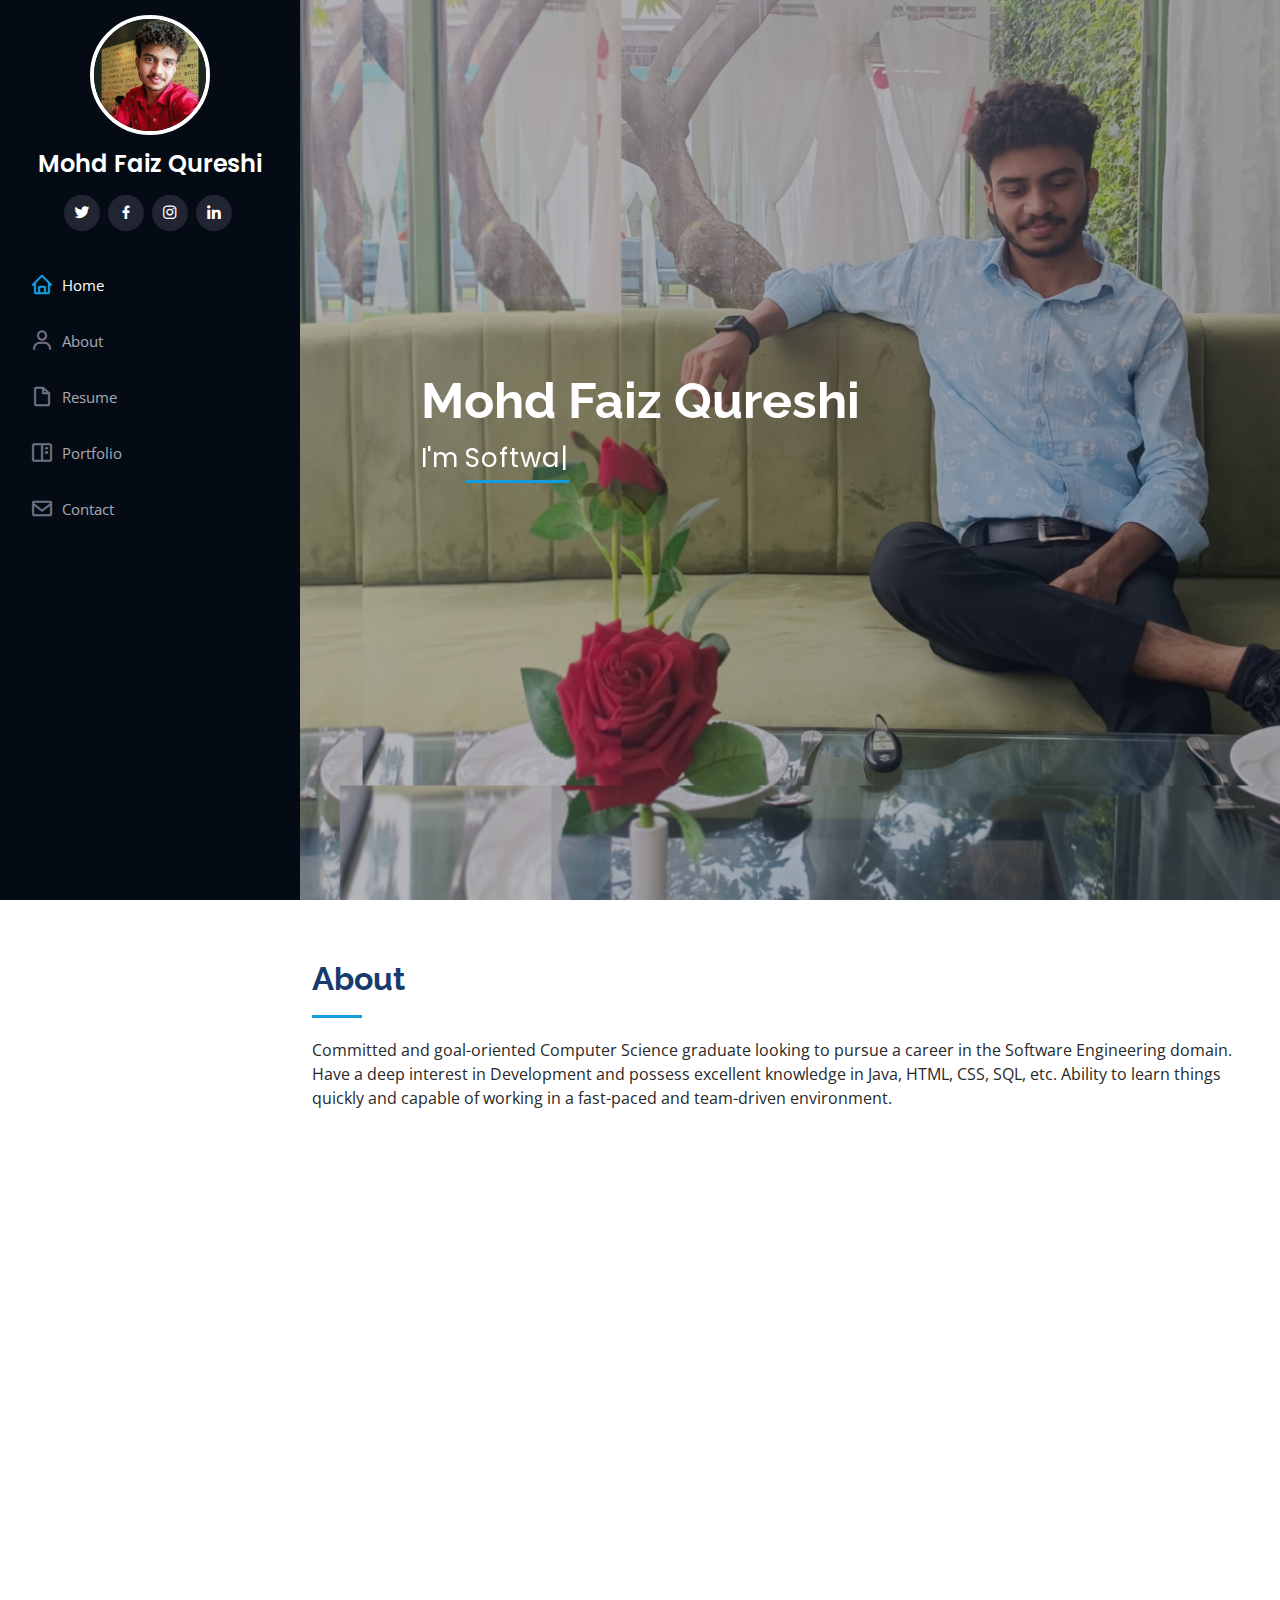
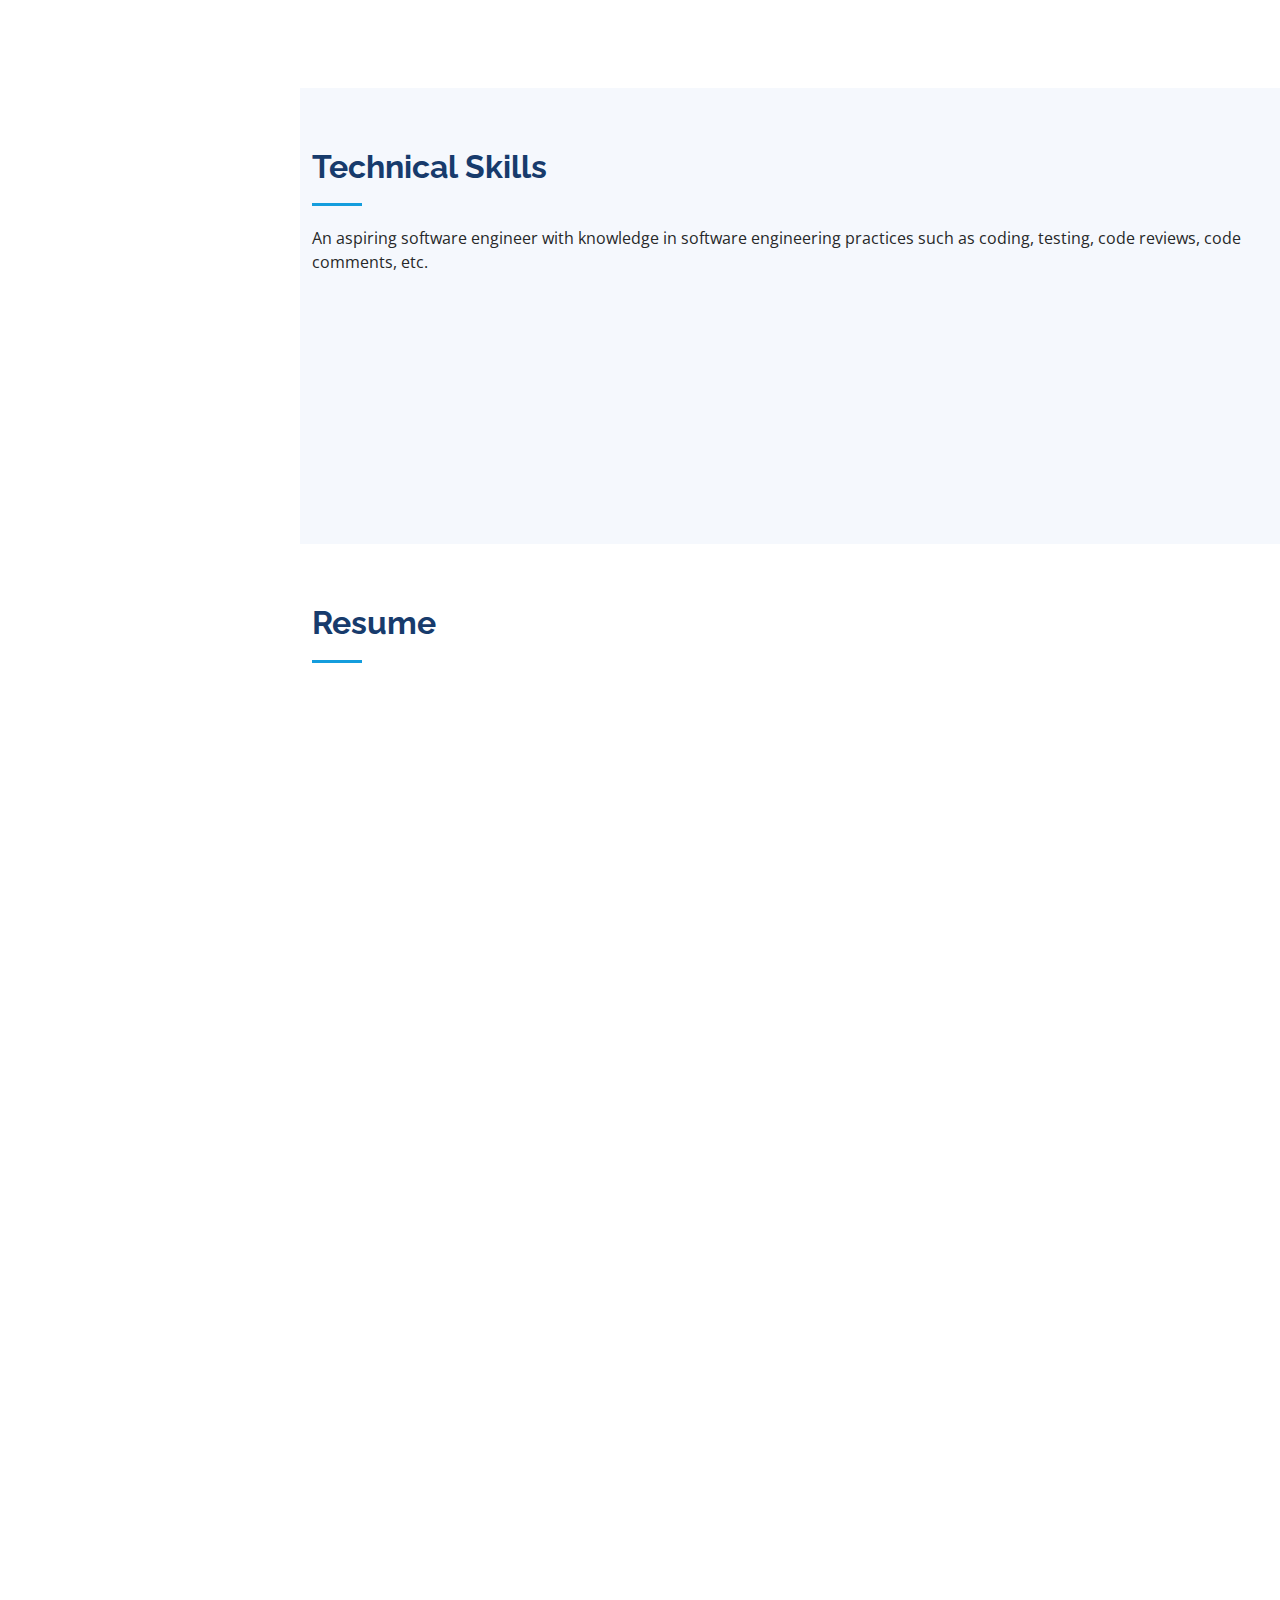
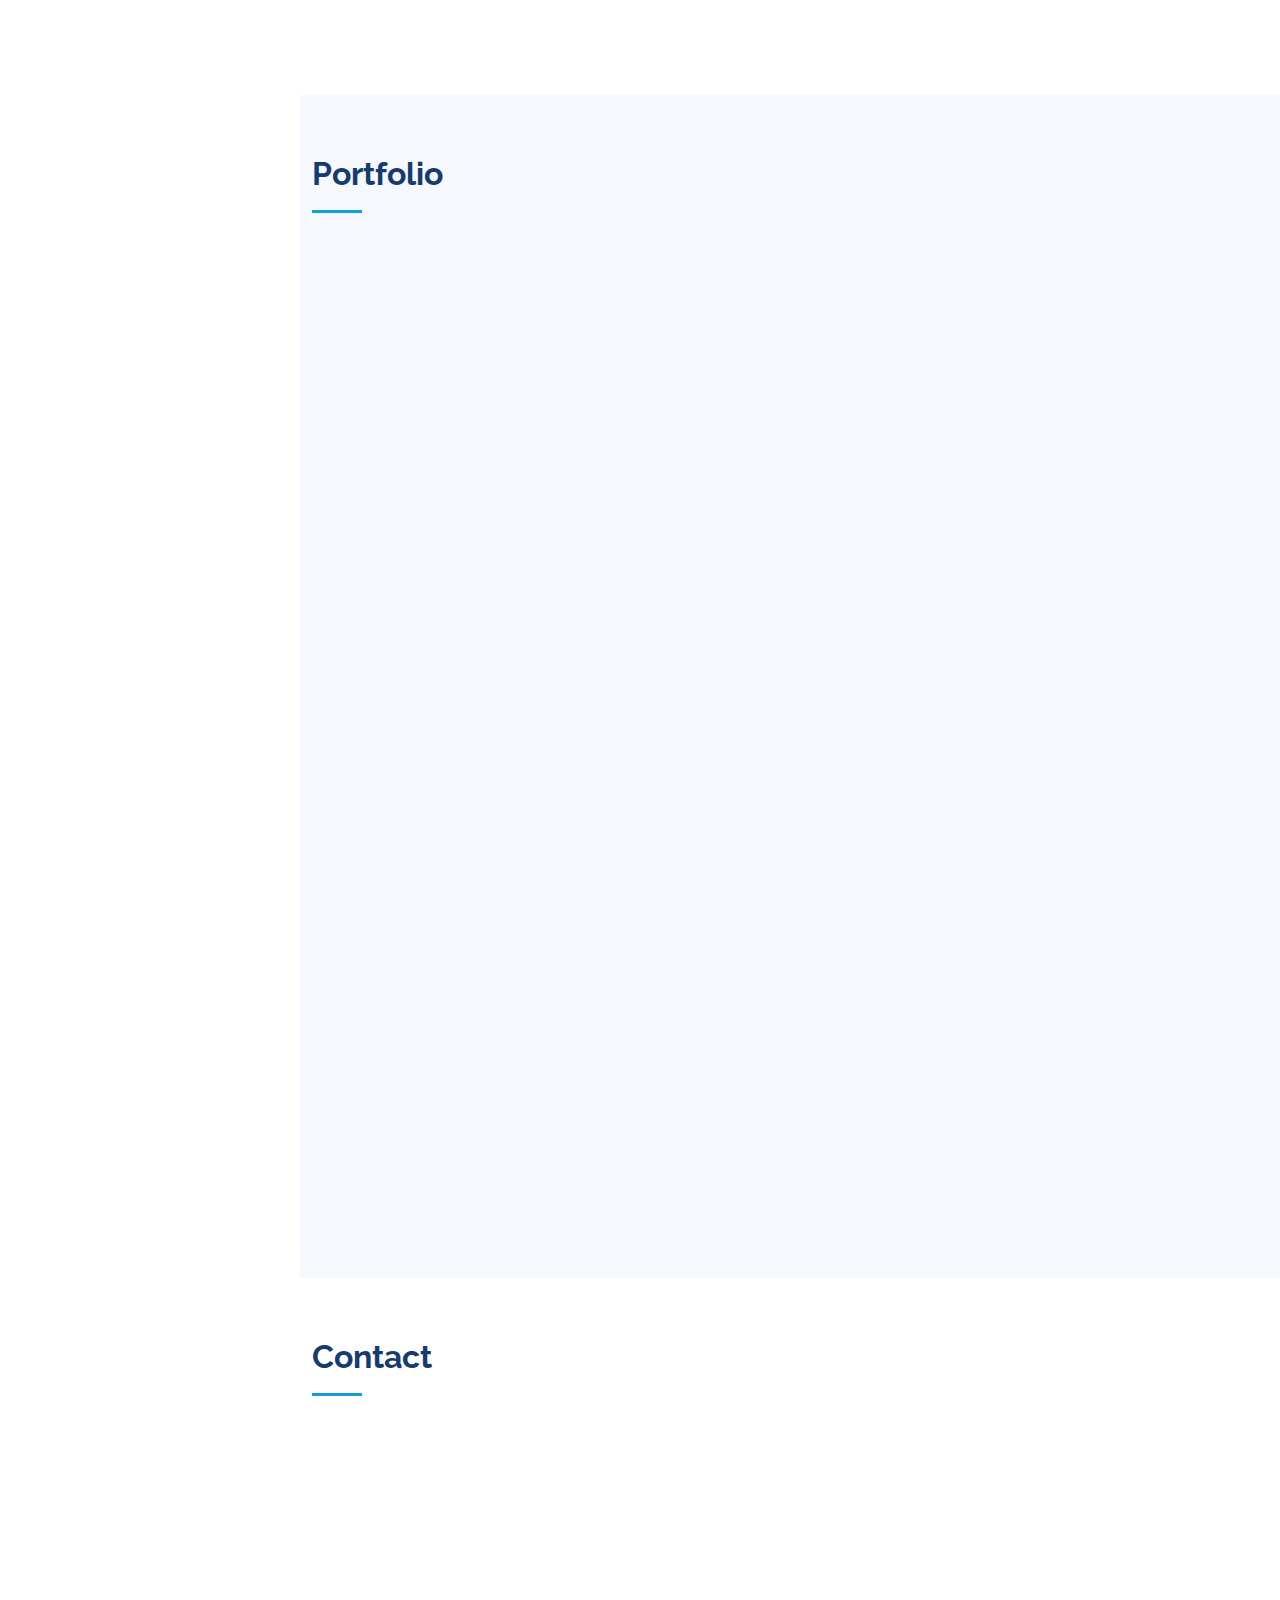
==== iPortfolio/index.html @ 0b6ff049 "Added work experience" ====
<!DOCTYPE html>
<html lang="en">

<head>
  <meta charset="utf-8">
  <meta content="width=device-width, initial-scale=1.0" name="viewport">

  <title>Mohd Faiz Qureshi</title>
  <meta content="" name="description">
  <meta content="" name="keywords">

  <!-- Favicons -->
  <link href="assets/img/fav.png" rel="icon">
  <link href="assets/img/apple-touch-icon.png" rel="apple-touch-icon">

  <!-- Google Fonts -->
  <link href="https://fonts.googleapis.com/css?family=Open+Sans:300,300i,400,400i,600,600i,700,700i|Raleway:300,300i,400,400i,500,500i,600,600i,700,700i|Poppins:300,300i,400,400i,500,500i,600,600i,700,700i" rel="stylesheet">

  <!-- Vendor CSS Files -->
  <link href="assets/vendor/aos/aos.css" rel="stylesheet">
  <link href="assets/vendor/bootstrap/css/bootstrap.min.css" rel="stylesheet">
  <link href="assets/vendor/bootstrap-icons/bootstrap-icons.css" rel="stylesheet">
  <link href="assets/vendor/boxicons/css/boxicons.min.css" rel="stylesheet">
  <link href="assets/vendor/glightbox/css/glightbox.min.css" rel="stylesheet">
  <link href="assets/vendor/swiper/swiper-bundle.min.css" rel="stylesheet">

  <!-- Template Main CSS File -->
  <link href="assets/css/style.css" rel="stylesheet">

</head>

<body>

  <!-- ======= Mobile nav toggle button ======= -->
  <i class="bi bi-list mobile-nav-toggle d-xl-none"></i>

  <!-- ======= Header ======= -->
  <header id="header">
    <div class="d-flex flex-column">

      <div class="profile">
        <img src="assets/img/profile-faiz.jpg" alt="" class="img-fluid rounded-circle">
        <h1 class="text-light"><a href="index.html">Mohd Faiz Qureshi</a></h1>
        <div class="social-links mt-3 text-center">
          <a href=" https://twitter.com/Faiz_qrsh?t=Ec7WNIeeqIvhPFKIOOt-Nw&s=08" class="twitter"><i class="bx bxl-twitter"></i></a>
          <a href="https://www.facebook.com/faiz.qureshi.146069?mibextid=ZbWKwL" class="facebook"><i class="bx bxl-facebook"></i></a>
          <a href="https://instagram.com/faiz.qrsh?igshid=ZDdkNTZiNTM=" class="instagram"><i class="bx bxl-instagram"></i></a>
          <a href="https://www.linkedin.com/in/mohd-faiz-qureshi-b4858621b" class="linkedin"><i class="bx bxl-linkedin"></i></a>
        </div>
      </div>

      <nav id="navbar" class="nav-menu navbar">
        <ul>
          <li><a href="#hero" class="nav-link scrollto active"><i class="bx bx-home"></i> <span>Home</span></a></li>
          <li><a href="#about" class="nav-link scrollto"><i class="bx bx-user"></i> <span>About</span></a></li>
          <li><a href="#resume" class="nav-link scrollto"><i class="bx bx-file-blank"></i> <span>Resume</span></a></li>
          <li><a href="#portfolio" class="nav-link scrollto"><i class="bx bx-book-content"></i> <span>Portfolio</span></a></li>
          <li><a href="#contact" class="nav-link scrollto"><i class="bx bx-envelope"></i> <span>Contact</span></a></li>
        </ul>
      </nav><!-- .nav-menu -->
    </div>
  </header><!-- End Header -->

  <!-- ======= Hero Section ======= -->
  <section id="hero" class="d-flex flex-column justify-content-center align-items-center">
    <div class="hero-container" data-aos="fade-in">
      <h1>Mohd Faiz Qureshi</h1>
      <p>I'm <span class="typed" data-typed-items="Software Engineer, Web Developer, Android App Developer, Java Expert"></span></p>
    </div>
  </section><!-- End Hero -->

  <main id="main">

    <!-- ======= About Section ======= -->
    <section id="about" class="about">
      <div class="container">

        <div class="section-title">
          <h2>About</h2>
          <p>Committed and goal-oriented Computer Science graduate looking to pursue a career in the Software Engineering domain. Have a deep interest in Development and possess excellent knowledge in Java, HTML, CSS, SQL, etc. Ability to learn things quickly and capable of working in a fast-paced and team-driven environment.</p>
        </div>

        <div class="row">
          <div class="col-lg-4" data-aos="fade-right">
            <img src="assets/img/about-faiz.jpg" class="img-fluid" alt="">
          </div>
          <div class="col-lg-8 pt-4 pt-lg-0 content" data-aos="fade-left">
            <h3>Software Engineer</h3>
            <p class="fst-italic"></p>
            <div class="row">
              <div class="col-lg-6">
                <ul>
                  <li><i class="bi bi-chevron-right"></i> <strong>Birthday:</strong> <span>15 September 2002</span></li>
                  <li><i class="bi bi-chevron-right"></i> <strong>City:</strong> <span>Bareilly, India-243005</span></li>
                  <li><i class="bi bi-chevron-right"></i> <strong>Email:</strong> <span>mohammadfaiz9760@gmail.com</span></li>
                  <li><i class="bi bi-chevron-right"></i> <strong>Age:</strong> <span>20</span></li>
                  <li><i class="bi bi-chevron-right"></i> <strong>Phone:</strong> <span>+91-8954836999</span></li>
                  <li><i class="bi bi-chevron-right"></i> <strong>Degree:</strong> <span>Bachelor of Technology</span></li>
                
                </ul>
              </div>
              <div class="col-lg-6">
                <ul>
                  </ul>
              </div>
            </div>
            <p>Strong ability to communicate with clients and ability to express ideas clearly and concisely. Memeber of <a href="https://www.srms.ac.in">Shri Ram Murti Smarak College of Engineering and Technology</a> App Development Cell and currently working on College's Grievance Andoid App.</p>
          </div>
        </div>

      </div>
    </section><!-- End About Section -->

    <!-- ======= Skills Section ======= -->
    <section id="skills" class="skills section-bg">
      <div class="container">

        <div class="section-title">
          <h2>Technical Skills</h2>
          <p>An aspiring software engineer with knowledge in software engineering practices such as coding, testing, code reviews, code comments, etc.</p>
        </div>

        <div class="row skills-content">

          <div class="col-lg-6" data-aos="fade-up">

            <div class="progress">
              <span class="skill">JAVA <i class="val">100%</i></span>
              <div class="progress-bar-wrap">
                <div class="progress-bar" role="progressbar" aria-valuenow="100" aria-valuemin="0" aria-valuemax="100"></div>
              </div>
            </div>

            <div class="progress">
              <span class="skill">HTML, CSS, BOOTSTRAP, JS <i class="val">90%</i></span>
              <div class="progress-bar-wrap">
                <div class="progress-bar" role="progressbar" aria-valuenow="90" aria-valuemin="0" aria-valuemax="100"></div>
              </div>
            </div>

            <div class="progress">
              <span class="skill">NODEJS, MONGODB <i class="val">65%</i></span>
              <div class="progress-bar-wrap">
                <div class="progress-bar" role="progressbar" aria-valuenow="65" aria-valuemin="0" aria-valuemax="100"></div>
              </div>
            </div>

          </div>

          <div class="col-lg-6" data-aos="fade-up" data-aos-delay="100">

            <div class="progress">
              <span class="skill">PYTHON <i class="val">90%</i></span>
              <div class="progress-bar-wrap">
                <div class="progress-bar" role="progressbar" aria-valuenow="90" aria-valuemin="0" aria-valuemax="100"></div>
              </div>
            </div>

            <div class="progress">
              <span class="skill">XML, FIREBASE, SQLITE <i class="val">80%</i></span>
              <div class="progress-bar-wrap">
                <div class="progress-bar" role="progressbar" aria-valuenow="80" aria-valuemin="0" aria-valuemax="100"></div>
              </div>
            </div>

            <div class="progress">
              <span class="skill">SDLC <i class="val">70%</i></span>
              <div class="progress-bar-wrap">
                <div class="progress-bar" role="progressbar" aria-valuenow="70" aria-valuemin="0" aria-valuemax="100"></div>
              </div>
            </div>

          </div>

        </div>

      </div>
    </section><!-- End Skills Section -->

    <!-- ======= Resume Section ======= -->
    <section id="resume" class="resume">
      <div class="container">

        <div class="section-title">
          <h2>Resume</h2>
          </div>

        <div class="row">
          <div class="col-lg-6" data-aos="fade-up">
            <h3 class="resume-title">Sumary</h3>
            <div class="resume-item pb-0">
              <h4>Mohd Faiz Qureshi</h4>
              <p><em>Committed and goal-oriented Computer Science graduate looking to pursue a career in the Software Engineering domain. Have a deep interest in Development and Strong ability to execute full SDLC (Software Development Life Cycle).</em></p>
              <ul>
                <li>Bareilly, India-243005</li>
                <li>+91-8954836999</li>
                <li>mohammadfaiz9760@gmail.com</li>
              </ul>
            </div>

            <h3 class="resume-title">Education</h3>
            <div class="resume-item">
              <h4>B.Tech (Computer Science)</h4>
              <h5>Nov 2020 - Present</h5>
              <p><em>Shri Ram Murti Smarak College Of Engineering and technology, Bareilly.</em></p>
              <p>First Year: 80.78%</p> 
              <p>Second Year: 74.64%</p>  
            </div>
            <div class="resume-item">
              <h4>Intermediate</h4>
              <h5>2019 - 2020</h5>
              <p><em>Girish Prasad Memorial College, Bareilly.</em></p>
              <p>Aggregate: 81.40%</p>  
            </div>
            <div class="resume-item">
              <h4>High School</h4>
              <h5>2017 - 2018</h5>
              <p><em>Girish Prasad Memorial College, Bareilly. </em></p>
              <p>Aggregate: 72.60%</p>
            </div>
          </div>
          <div class="col-lg-6" data-aos="fade-up" data-aos-delay="100"><br>
            <h3 class="resume-title">Work Experience</h3>
            <div class="resume-item">
              <h4>Android Developer</h4>
              <h5>June 2023 - Present</h5>
              <p><em>CodeClause - <a href="#">Internship</a></em></p>
              <p>Learned about FFmpeg library and developed an app for Extract Audio from Video</p>
              <p>Worked on various other projects and this allowed me to develop a deep understanding of the language and its applications.</p>
              
            </div>
            <div class="resume-item">
              <h4>Mobile Application Developer</h4>
              <h5>May 2023 - June 2023</h5>
              <p><em>The Sparks Foundation - <a href="https://links-truecertificates.s3.ap-south-1.amazonaws.com/published/2023-54-26/GS6HG89QKQ.png">Internship</a></em></p>
              <p>Developed the Basic Banking App that functions to perform transactions between users.</p>
              <p>Leveraging the database management concepts I learned during my 3rd year of college, I successfully built a functional database for the same.
              </p>
            </div>
          </div>
        </div>

      </div>
    </section><!-- End Resume Section -->

    <!-- ======= Portfolio Section ======= -->
    <section id="portfolio" class="portfolio section-bg">
      <div class="container">

        <div class="section-title">
          <h2>Portfolio</h2>
          </div>

        <div class="row" data-aos="fade-up">
          <div class="col-lg-12 d-flex justify-content-center">
            <ul id="portfolio-flters">
              <li data-filter="*" class="filter-active">All</li>
              <li data-filter=".filter-app">App</li>
              <li data-filter=".filter-web">Web</li>
            </ul>
          </div>
        </div>

        <div class="row portfolio-container" data-aos="fade-up" data-aos-delay="100">

          <div class="col-lg-4 col-md-6 portfolio-item filter-app">
            <div class="portfolio-wrap">
              <img src="assets/img/portfolio/portfolio-1.png" class="img-fluid" alt="">
              <div class="portfolio-links">
                <a href="assets/img/portfolio/portfolio-1.jpg" data-gallery="portfolioGallery" class="portfolio-lightbox" title="Notes App"><i class="bx bx-plus"></i></a>
                <a href="portfolio-details.html" title="More Details"><i class="bx bx-link"></i></a>
              </div>
            </div>
          </div>

          <div class="col-lg-4 col-md-6 portfolio-item filter-web">
            <div class="portfolio-wrap">
              <img src="assets/img/portfolio/portfolio-2.jpg" class="img-fluid" alt="">
              <div class="portfolio-links">
                <a href="assets/img/portfolio/portfolio-2.jpg" data-gallery="portfolioGallery" class="portfolio-lightbox" title="Simon game"><i class="bx bx-plus"></i></a>
                <a href="portfolio-details.html" title="More Details"><i class="bx bx-link"></i></a>
              </div>
            </div>
          </div>

          <div class="col-lg-4 col-md-6 portfolio-item filter-app">
            <div class="portfolio-wrap">
              <img src="assets/img/portfolio/portfolio-3.png" class="img-fluid" alt="">
              <div class="portfolio-links">
                <a href="assets/img/portfolio/portfolio-3.png" data-gallery="portfolioGallery" class="portfolio-lightbox" title="SRMS Grievance App"><i class="bx bx-plus"></i></a>
                <a href="portfolio-details.html" title="More Details"><i class="bx bx-link"></i></a>
              </div>
            </div>
          </div>

          <div class="col-lg-4 col-md-6 portfolio-item filter-web">
            <div class="portfolio-wrap">
              <img src="assets/img/portfolio/portfolio-4.png" class="img-fluid" alt="">
              <div class="portfolio-links">
                <a href="assets/img/portfolio/portfolio-4.png" data-gallery="portfolioGallery" class="portfolio-lightbox" title="Voice recognition"><i class="bx bx-plus"></i></a>
                <a href="portfolio-details.html" title="More Details"><i class="bx bx-link"></i></a>
              </div>
            </div>
          </div>

          <div class="col-lg-4 col-md-6 portfolio-item filter-app">
            <div class="portfolio-wrap">
              <img src="assets/img/portfolio/portfolio-5.png" class="img-fluid" alt="">
              <div class="portfolio-links">
                <a href="assets/img/portfolio/portfolio-5.png" data-gallery="portfolioGallery" class="portfolio-lightbox" title="Whatsapp Clone"><i class="bx bx-plus"></i></a>
                <a href="portfolio-details.html" title="More Details"><i class="bx bx-link"></i></a>
              </div>
            </div>
          </div>

          <div class="col-lg-4 col-md-6 portfolio-item filter-app">
            <div class="portfolio-wrap">
              <img src="assets/img/portfolio/portfolio-6.jpg" class="img-fluid" alt="">
              <div class="portfolio-links">
                <a href="assets/img/portfolio/portfolio-6.jpg" data-gallery="portfolioGallery" class="portfolio-lightbox" title="ChatBot"><i class="bx bx-plus"></i></a>
                <a href="portfolio-details.html" title="More Details"><i class="bx bx-link"></i></a>
              </div>
            </div>
          </div>

          <div class="col-lg-4 col-md-6 portfolio-item filter-app">
            <div class="portfolio-wrap">
              <img src="assets/img/portfolio/portfolio-7.jpg" class="img-fluid" alt="">
              <div class="portfolio-links">
                <a href="assets/img/portfolio/portfolio-7.jpg" data-gallery="portfolioGallery" class="portfolio-lightbox" title="Basic Banking App"><i class="bx bx-plus"></i></a>
                <a href="portfolio-details.html" title="More Details"><i class="bx bx-link"></i></a>
              </div>
            </div>
          </div>

          <div class="col-lg-4 col-md-6 portfolio-item filter-app">
            <div class="portfolio-wrap">
              <img src="assets/img/portfolio/portfolio-8.png" class="img-fluid" alt="">
              <div class="portfolio-links">
                <a href="assets/img/portfolio/portfolio-8.png" data-gallery="portfolioGallery" class="portfolio-lightbox" title="Calculator App"><i class="bx bx-plus"></i></a>
                <a href="portfolio-details.html" title="More Details"><i class="bx bx-link"></i></a>
              </div>
            </div>
          </div>

          <div class="col-lg-4 col-md-6 portfolio-item filter-app">
            <div class="portfolio-wrap">
              <img src="assets/img/portfolio/portfolio-9.png" class="img-fluid" alt="">
              <div class="portfolio-links">
                <a href="assets/img/portfolio/portfolio-9.png" data-gallery="portfolioGallery" class="portfolio-lightbox" title="Extract Audio from Video"><i class="bx bx-plus"></i></a>
                <a href="portfolio-details.html" title="More Details"><i class="bx bx-link"></i></a>
              </div>
            </div>
          </div>
          
          
        </div>

      </div>
    </section><!-- End Portfolio Section -->

    
    <!-- ======= Contact Section ======= -->
    <section id="contact" class="contact">
      <div class="container">

        <div class="section-title">
          <h2>Contact</h2>
        </div>

        <div class="row" data-aos="fade-in">

          <div class="col-lg-5 d-flex align-items-stretch">
            <div class="info">
              <div class="address">
                <i class="bi bi-geo-alt"></i>
                <h4>Location:</h4>
                <p>253, Bagh Brigtaan, Bareilly, India-243005</p>
              </div>

              <div class="email">
                <i class="bi bi-envelope"></i>
                <h4>Email:</h4>
                <p>mohammadfaiz9760@gmail.com</p>
              </div>

              <div class="phone">
                <i class="bi bi-phone"></i>
                <h4>Call:</h4>
                <p>+91-8954836999</p>
              </div>

              <iframe src="https://www.google.com/maps/embed?pb=!1m14!1m8!1m3!1d12097.433213460943!2d-74.0062269!3d40.7101282!3m2!1i1024!2i768!4f13.1!3m3!1m2!1s0x0%3A0xb89d1fe6bc499443!2sDowntown+Conference+Center!5e0!3m2!1smk!2sbg!4v1539943755621" frameborder="0" style="border:0; width: 100%; height: 290px;" allowfullscreen></iframe>
            </div>

          </div>

          <div class="col-lg-7 mt-5 mt-lg-0 d-flex align-items-stretch">
            <form action="https://formcarry.com/s/8oNotGFVWA" method="POST" role="form" class="contactfaiz">
              <div class="row">
                <div class="form-group col-md-6">
                  <label for="name">Your Name</label>
                  <input type="text" name="name" class="form-control" id="name" required>
                </div>
                <div class="form-group col-md-6">
                  <label for="name">Your Email</label>
                  <input type="email" class="form-control" name="email" id="email" required>
                </div>
              </div>
              <div class="form-group">
                <label for="name">Subject</label>
                <input type="text" class="form-control" name="subject" id="subject" required>
              </div>
              <div class="form-group">
                <label for="name">Message</label>
                <textarea class="form-control" name="message" rows="10" required></textarea>
              </div>
              <div class="my-3">
                <div class="loading">Loading</div>
                <div class="error-message"></div>
                <div class="sent-message">Your message has been sent. Thank you!</div>
              </div>
              <div class="text-center"><button type="submit">Send Message</button></div>
            </form>
          </div>

        </div>

      </div>
    </section><!-- End Contact Section -->

  </main><!-- End #main -->

  <!-- ======= Footer ======= -->
  <footer id="footer">
    <div class="container">
      <div class="credits">
        
      </div>
    </div>
  </footer><!-- End  Footer -->

  <a href="#" class="back-to-top d-flex align-items-center justify-content-center"><i class="bi bi-arrow-up-short"></i></a>

  <!-- Vendor JS Files -->
  <script src="assets/vendor/purecounter/purecounter_vanilla.js"></script>
  <script src="assets/vendor/aos/aos.js"></script>
  <script src="assets/vendor/bootstrap/js/bootstrap.bundle.min.js"></script>
  <script src="assets/vendor/glightbox/js/glightbox.min.js"></script>
  <script src="assets/vendor/isotope-layout/isotope.pkgd.min.js"></script>
  <script src="assets/vendor/swiper/swiper-bundle.min.js"></script>
  <script src="assets/vendor/typed.js/typed.min.js"></script>
  <script src="assets/vendor/waypoints/noframework.waypoints.js"></script>
  <script src="assets/vendor/php-email-form/validate.js"></script>

  <!-- Template Main JS File -->
  <script src="assets/js/main.js"></script>

</body>

</html>
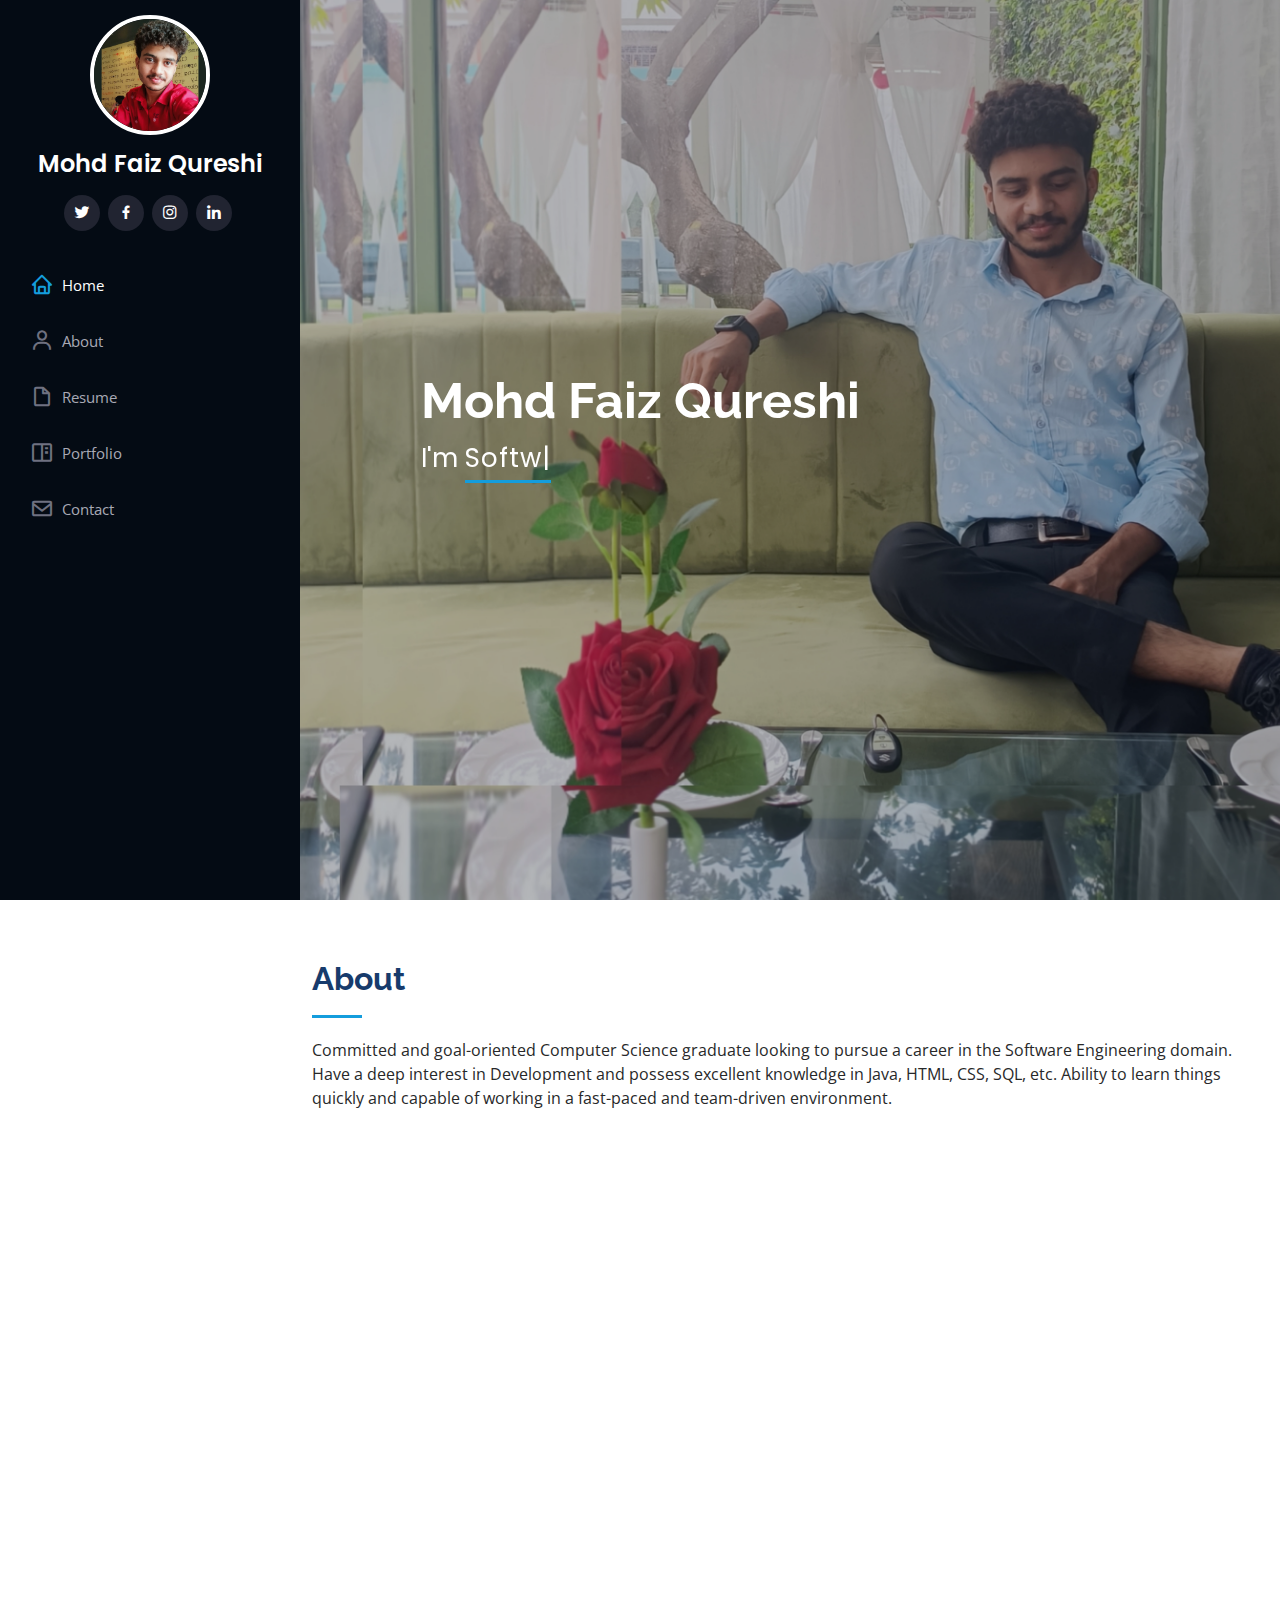
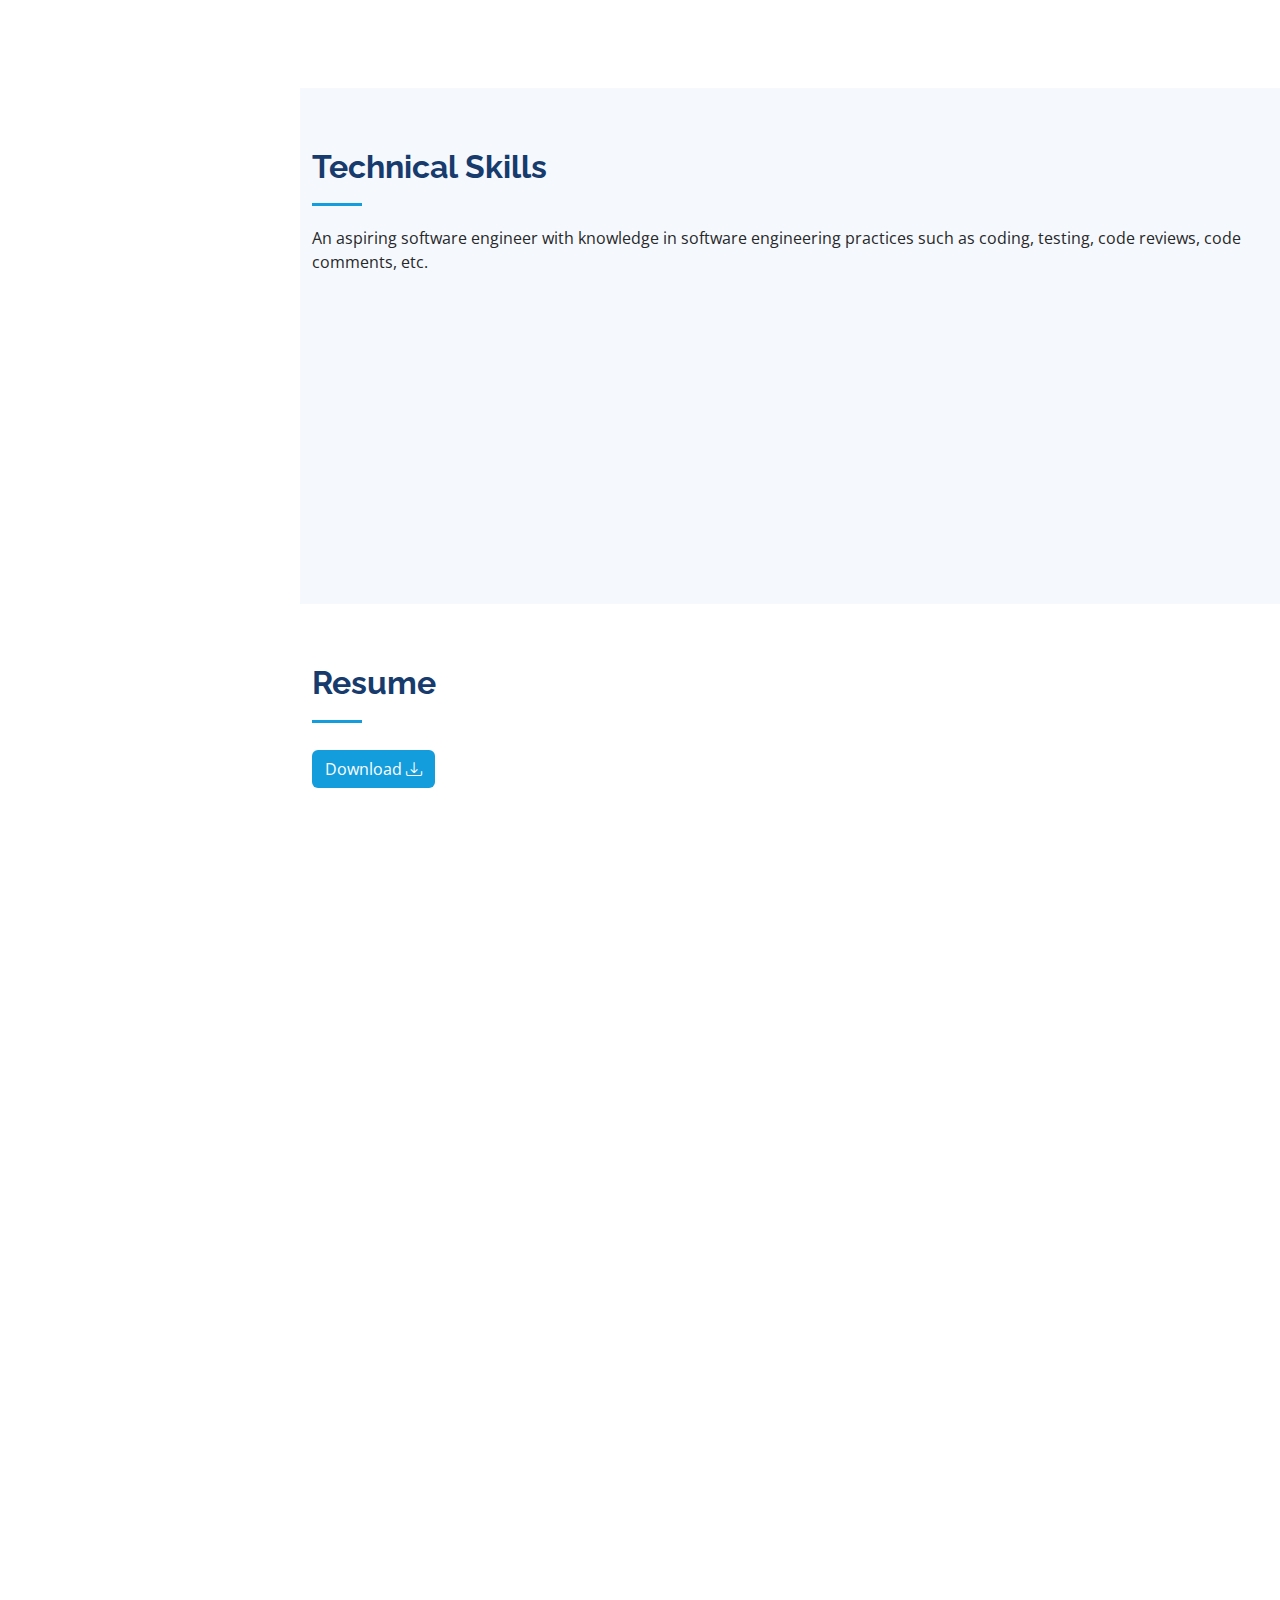
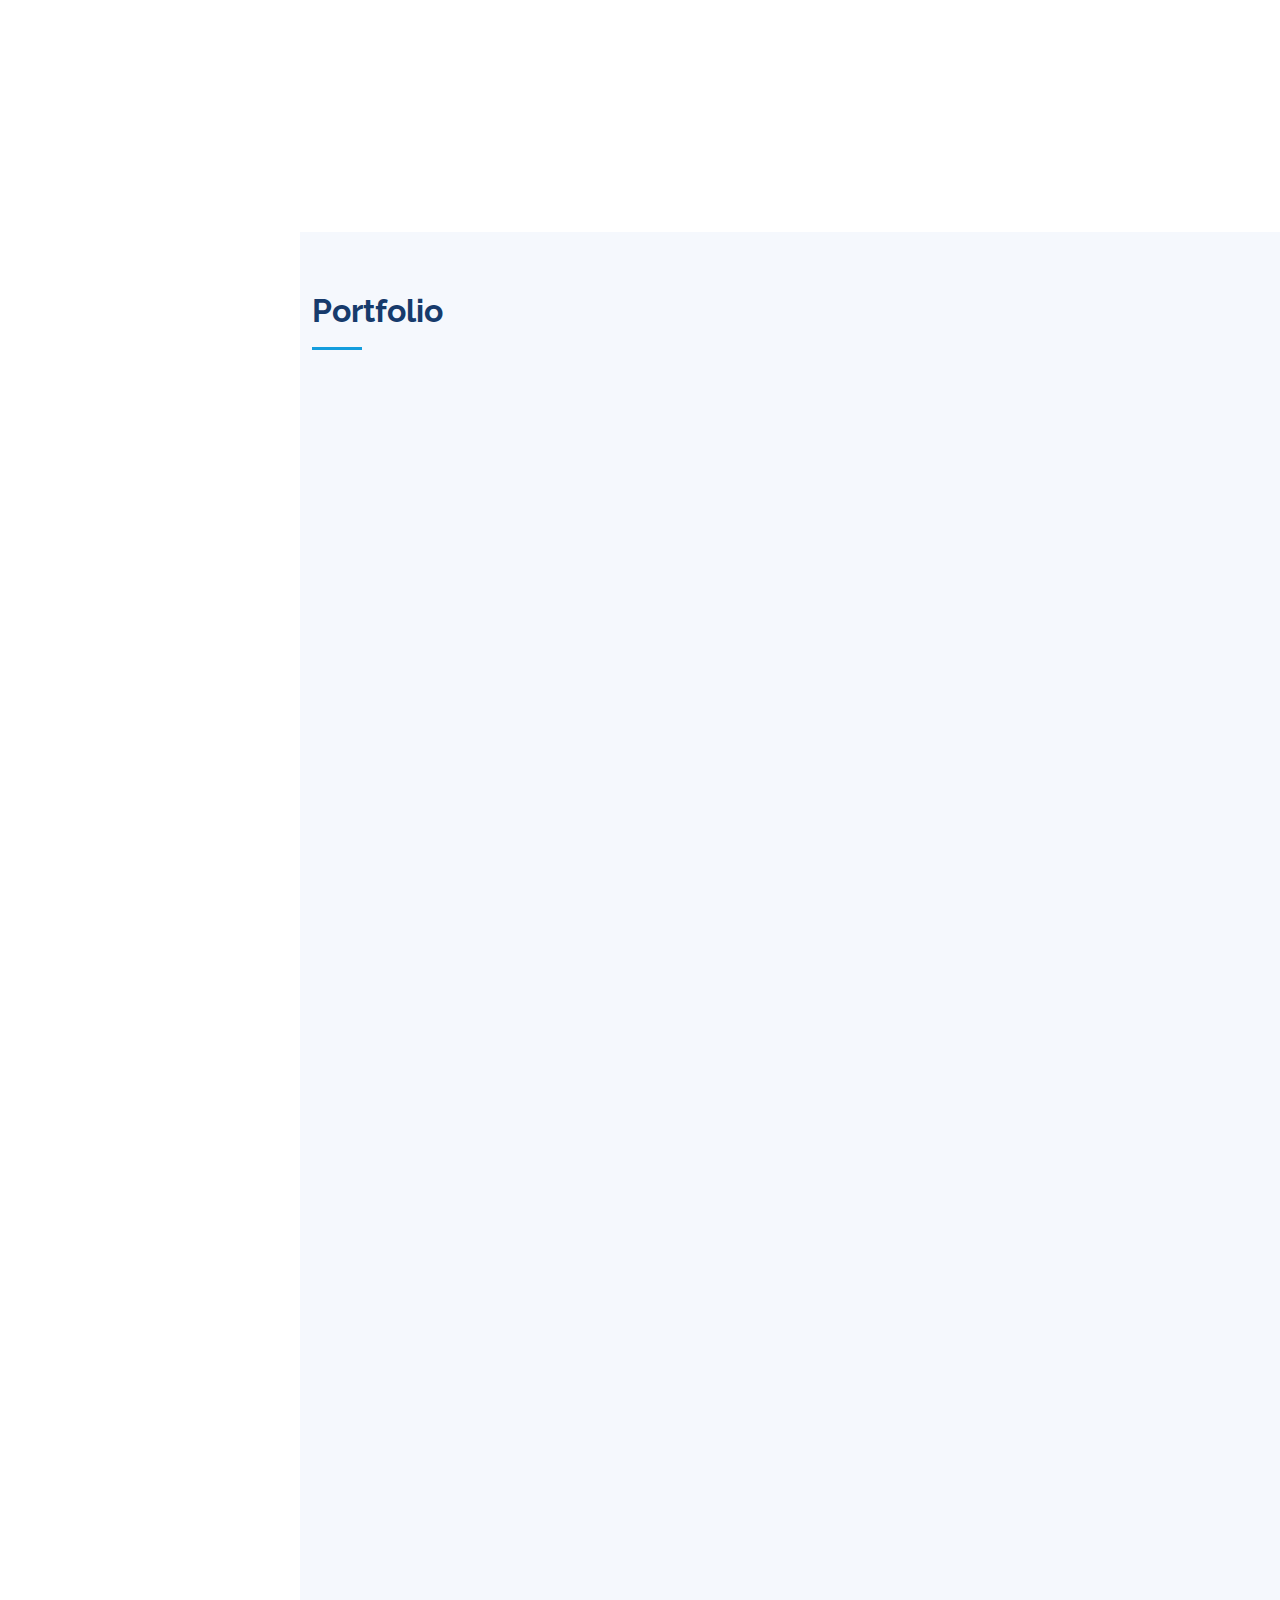
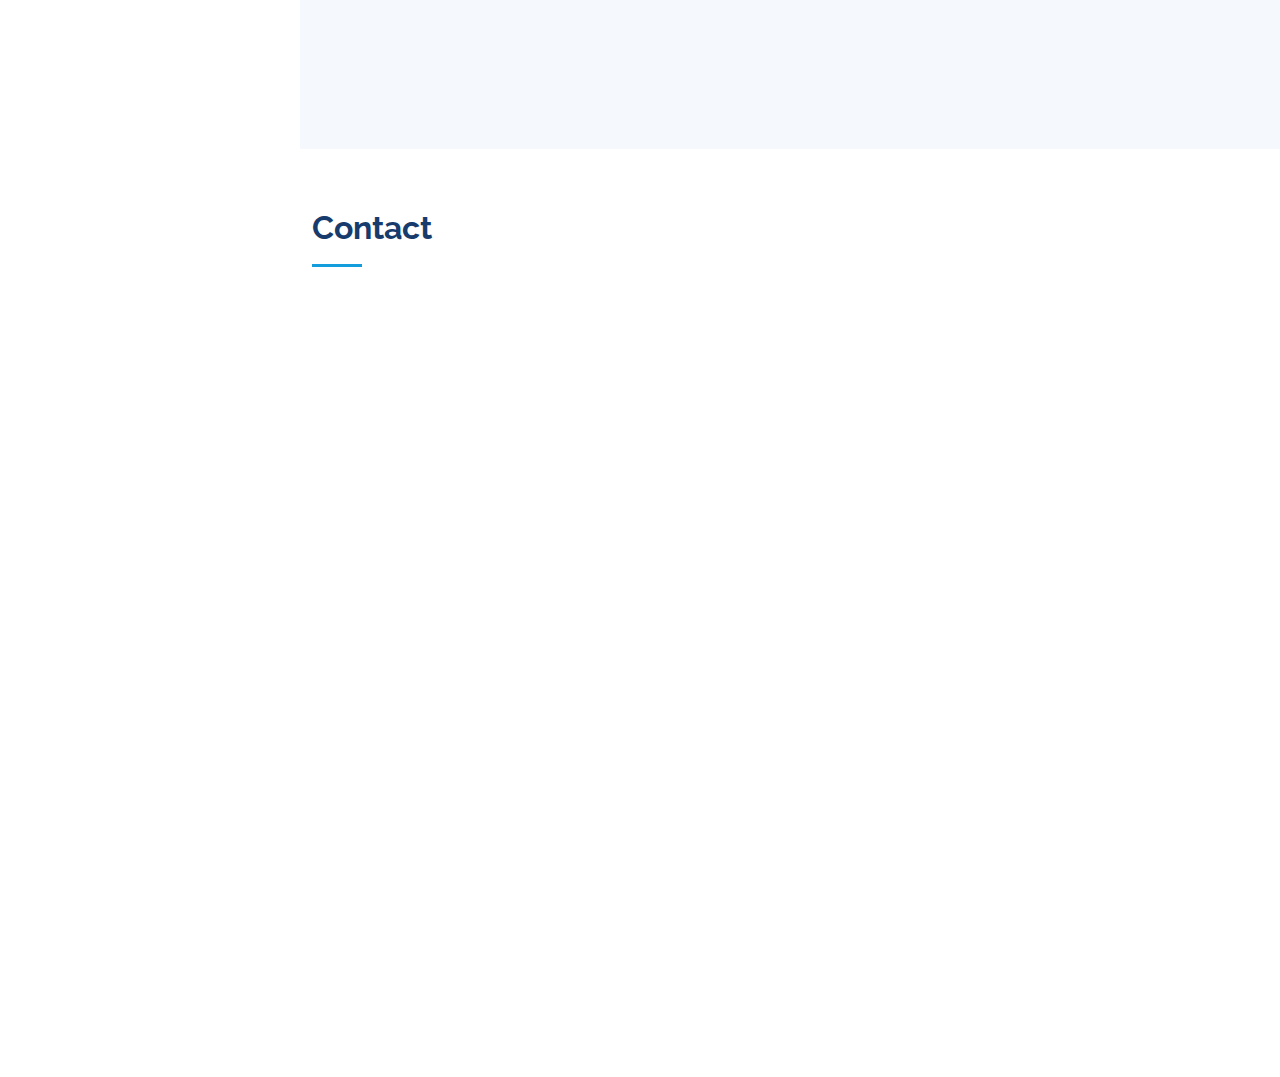
==== commit 5e3535a4: "Added projects descriptions" ====
--- a/iPortfolio/index.html
+++ b/iPortfolio/index.html
@@ -45,7 +45,7 @@
           <a href=" https://twitter.com/Faiz_qrsh?t=Ec7WNIeeqIvhPFKIOOt-Nw&s=08" class="twitter"><i class="bx bxl-twitter"></i></a>
           <a href="https://www.facebook.com/faiz.qureshi.146069?mibextid=ZbWKwL" class="facebook"><i class="bx bxl-facebook"></i></a>
           <a href="https://instagram.com/faiz.qrsh?igshid=ZDdkNTZiNTM=" class="instagram"><i class="bx bxl-instagram"></i></a>
-          <a href="https://www.linkedin.com/in/mohd-faiz-qureshi-b4858621b" class="linkedin"><i class="bx bxl-linkedin"></i></a>
+          <a href="https://www.linkedin.com/in/mohdfaizqureshi/" class="linkedin"><i class="bx bxl-linkedin"></i></a>
         </div>
       </div>
 
@@ -93,7 +93,7 @@
                   <li><i class="bi bi-chevron-right"></i> <strong>Birthday:</strong> <span>15 September 2002</span></li>
                   <li><i class="bi bi-chevron-right"></i> <strong>City:</strong> <span>Bareilly, India-243005</span></li>
                   <li><i class="bi bi-chevron-right"></i> <strong>Email:</strong> <span>mohammadfaiz9760@gmail.com</span></li>
-                  <li><i class="bi bi-chevron-right"></i> <strong>Age:</strong> <span>20</span></li>
+                  <li><i class="bi bi-chevron-right"></i> <strong>Age:</strong> <span>21</span></li>
                   <li><i class="bi bi-chevron-right"></i> <strong>Phone:</strong> <span>+91-8954836999</span></li>
                   <li><i class="bi bi-chevron-right"></i> <strong>Degree:</strong> <span>Bachelor of Technology</span></li>
                 
@@ -132,20 +132,29 @@
             </div>
 
             <div class="progress">
-              <span class="skill">HTML, CSS, BOOTSTRAP, JS <i class="val">90%</i></span>
+              <span class="skill"> Front-End : HTML, CSS, BOOTSTRAP, JS <i class="val">90%</i></span>
               <div class="progress-bar-wrap">
                 <div class="progress-bar" role="progressbar" aria-valuenow="90" aria-valuemin="0" aria-valuemax="100"></div>
               </div>
             </div>
 
             <div class="progress">
-              <span class="skill">NODEJS, MONGODB <i class="val">65%</i></span>
+              <span class="skill">Back-End : NODEJS, MongoDB <i class="val">65%</i></span>
               <div class="progress-bar-wrap">
                 <div class="progress-bar" role="progressbar" aria-valuenow="65" aria-valuemin="0" aria-valuemax="100"></div>
               </div>
             </div>
 
-          </div>
+            <div class="progress">
+              <span class="skill"> Android Development: Android Java, XML, Firebase, SQLite <i class="val">80%</i></span>
+              <div class="progress-bar-wrap">
+                <div class="progress-bar" role="progressbar" aria-valuenow="80" aria-valuemin="0" aria-valuemax="100"></div>
+              </div>
+            </div>
+
+          </div>
+
+    
 
           <div class="col-lg-6" data-aos="fade-up" data-aos-delay="100">
 
@@ -157,9 +166,16 @@
             </div>
 
             <div class="progress">
-              <span class="skill">XML, FIREBASE, SQLITE <i class="val">80%</i></span>
-              <div class="progress-bar-wrap">
-                <div class="progress-bar" role="progressbar" aria-valuenow="80" aria-valuemin="0" aria-valuemax="100"></div>
+              <span class="skill">Back-End : Advance Java <i class="val">90%</i></span>
+              <div class="progress-bar-wrap">
+                <div class="progress-bar" role="progressbar" aria-valuenow="90" aria-valuemin="0" aria-valuemax="100"></div>
+              </div>
+            </div>
+
+            <div class="progress">
+              <span class="skill">Frameworks: Hibernate, Spring, MVC <i class="val">90%</i></span>
+              <div class="progress-bar-wrap">
+                <div class="progress-bar" role="progressbar" aria-valuenow="90" aria-valuemin="0" aria-valuemax="100"></div>
               </div>
             </div>
 
@@ -180,9 +196,9 @@
     <!-- ======= Resume Section ======= -->
     <section id="resume" class="resume">
       <div class="container">
-
-        <div class="section-title">
+        <div class="section-title" >
           <h2>Resume</h2>
+          <a class="btn line-btn-dark btn-icon btn-radius" href="Mohd_Faiz_Qureshi_Resume.pdf" title="" download><button type="button" class="btn" id="downloadBtn">Download <i class="bi bi-download"></i></button></a> 
           </div>
 
         <div class="row">
@@ -221,6 +237,16 @@
           </div>
           <div class="col-lg-6" data-aos="fade-up" data-aos-delay="100"><br>
             <h3 class="resume-title">Work Experience</h3>
+
+            <div class="resume-item">
+              <h4>Advance Java Trainee</h4>
+              <h5>July 2023 - August 2023</h5>
+              <p><em>CETPA Infotech Pvt. Ltd. - <a href="#">Apprenticeship</a></em></p>
+              <p>Led and integrated JSP-based web projects, achieving 20% faster page loads and an enhanced user experience.</p>
+              <p>Gained extensive knowledge of Servlets, including their 3 life cycle methods, and handling of user input</p>
+              <p>Acquired skills in using the Collection Frameworks to build efficient and maintainable applications.</p>
+            </div>
+
             <div class="resume-item">
               <h4>Android Developer</h4>
               <h5>June 2023 - Present</h5>
@@ -265,95 +291,123 @@
 
           <div class="col-lg-4 col-md-6 portfolio-item filter-app">
             <div class="portfolio-wrap">
-              <img src="assets/img/portfolio/portfolio-1.png" class="img-fluid" alt="">
-              <div class="portfolio-links">
-                <a href="assets/img/portfolio/portfolio-1.jpg" data-gallery="portfolioGallery" class="portfolio-lightbox" title="Notes App"><i class="bx bx-plus"></i></a>
-                <a href="portfolio-details.html" title="More Details"><i class="bx bx-link"></i></a>
+              <img src="assets/img/portfolio/p1.png" class="img-fluid" alt="">
+              <div class="portfolio-links">
+                <a href="assets/img/portfolio/p1.png" data-gallery="portfolioGallery" class="portfolio-lightbox" title="Home Services System"><i class="bx bx-plus"></i></a>
+                <a href="portfolio-details.html?id=1" title="More Details"><i class="bx bx-link"></i></a>
+              </div>
+            </div>
+          </div>
+          
+          <div class="col-lg-4 col-md-6 portfolio-item filter-app">
+            <div class="portfolio-wrap">
+              <img src="assets/img/portfolio/p2.png" class="img-fluid" alt="">
+              <div class="portfolio-links">
+                <a href="assets/img/portfolio/p2.png" data-gallery="portfolioGallery" class="portfolio-lightbox" title="Online Exam Portal"><i class="bx bx-plus"></i></a>
+                <a href="portfolio-details.html?v=2" title="More Details"><i class="bx bx-link"></i></a>
               </div>
             </div>
           </div>
 
           <div class="col-lg-4 col-md-6 portfolio-item filter-web">
             <div class="portfolio-wrap">
-              <img src="assets/img/portfolio/portfolio-2.jpg" class="img-fluid" alt="">
-              <div class="portfolio-links">
-                <a href="assets/img/portfolio/portfolio-2.jpg" data-gallery="portfolioGallery" class="portfolio-lightbox" title="Simon game"><i class="bx bx-plus"></i></a>
-                <a href="portfolio-details.html" title="More Details"><i class="bx bx-link"></i></a>
-              </div>
-            </div>
-          </div>
-
-          <div class="col-lg-4 col-md-6 portfolio-item filter-app">
-            <div class="portfolio-wrap">
-              <img src="assets/img/portfolio/portfolio-3.png" class="img-fluid" alt="">
-              <div class="portfolio-links">
-                <a href="assets/img/portfolio/portfolio-3.png" data-gallery="portfolioGallery" class="portfolio-lightbox" title="SRMS Grievance App"><i class="bx bx-plus"></i></a>
-                <a href="portfolio-details.html" title="More Details"><i class="bx bx-link"></i></a>
+              <img src="assets/img/portfolio/p3.png" class="img-fluid" alt="">
+              <div class="portfolio-links">
+                <a href="assets/img/portfolio/p3.png" data-gallery="portfolioGallery" class="portfolio-lightbox" title="Event Management System"><i class="bx bx-plus"></i></a>
+                <a href="portfolio-details.html?id=3" title="More Details"><i class="bx bx-link"></i></a>
+              </div>
+            </div>
+          </div>
+
+          <div class="col-lg-4 col-md-6 portfolio-item filter-app">
+            <div class="portfolio-wrap">
+              <img src="assets/img/portfolio/p4.png" class="img-fluid" alt="">
+              <div class="portfolio-links">
+                <a href="assets/img/portfolio/p4.png" data-gallery="portfolioGallery" class="portfolio-lightbox" title="Grievance App"><i class="bx bx-plus"></i></a>
+                <a href="portfolio-details.html?id=4" title="More Details"><i class="bx bx-link"></i></a>
               </div>
             </div>
           </div>
 
           <div class="col-lg-4 col-md-6 portfolio-item filter-web">
             <div class="portfolio-wrap">
-              <img src="assets/img/portfolio/portfolio-4.png" class="img-fluid" alt="">
-              <div class="portfolio-links">
-                <a href="assets/img/portfolio/portfolio-4.png" data-gallery="portfolioGallery" class="portfolio-lightbox" title="Voice recognition"><i class="bx bx-plus"></i></a>
-                <a href="portfolio-details.html" title="More Details"><i class="bx bx-link"></i></a>
-              </div>
-            </div>
-          </div>
-
-          <div class="col-lg-4 col-md-6 portfolio-item filter-app">
-            <div class="portfolio-wrap">
-              <img src="assets/img/portfolio/portfolio-5.png" class="img-fluid" alt="">
-              <div class="portfolio-links">
-                <a href="assets/img/portfolio/portfolio-5.png" data-gallery="portfolioGallery" class="portfolio-lightbox" title="Whatsapp Clone"><i class="bx bx-plus"></i></a>
-                <a href="portfolio-details.html" title="More Details"><i class="bx bx-link"></i></a>
-              </div>
-            </div>
-          </div>
-
-          <div class="col-lg-4 col-md-6 portfolio-item filter-app">
-            <div class="portfolio-wrap">
-              <img src="assets/img/portfolio/portfolio-6.jpg" class="img-fluid" alt="">
-              <div class="portfolio-links">
-                <a href="assets/img/portfolio/portfolio-6.jpg" data-gallery="portfolioGallery" class="portfolio-lightbox" title="ChatBot"><i class="bx bx-plus"></i></a>
-                <a href="portfolio-details.html" title="More Details"><i class="bx bx-link"></i></a>
-              </div>
-            </div>
-          </div>
-
-          <div class="col-lg-4 col-md-6 portfolio-item filter-app">
-            <div class="portfolio-wrap">
-              <img src="assets/img/portfolio/portfolio-7.jpg" class="img-fluid" alt="">
-              <div class="portfolio-links">
-                <a href="assets/img/portfolio/portfolio-7.jpg" data-gallery="portfolioGallery" class="portfolio-lightbox" title="Basic Banking App"><i class="bx bx-plus"></i></a>
-                <a href="portfolio-details.html" title="More Details"><i class="bx bx-link"></i></a>
-              </div>
-            </div>
-          </div>
-
-          <div class="col-lg-4 col-md-6 portfolio-item filter-app">
-            <div class="portfolio-wrap">
-              <img src="assets/img/portfolio/portfolio-8.png" class="img-fluid" alt="">
-              <div class="portfolio-links">
-                <a href="assets/img/portfolio/portfolio-8.png" data-gallery="portfolioGallery" class="portfolio-lightbox" title="Calculator App"><i class="bx bx-plus"></i></a>
-                <a href="portfolio-details.html" title="More Details"><i class="bx bx-link"></i></a>
-              </div>
-            </div>
-          </div>
-
-          <div class="col-lg-4 col-md-6 portfolio-item filter-app">
-            <div class="portfolio-wrap">
-              <img src="assets/img/portfolio/portfolio-9.png" class="img-fluid" alt="">
-              <div class="portfolio-links">
-                <a href="assets/img/portfolio/portfolio-9.png" data-gallery="portfolioGallery" class="portfolio-lightbox" title="Extract Audio from Video"><i class="bx bx-plus"></i></a>
-                <a href="portfolio-details.html" title="More Details"><i class="bx bx-link"></i></a>
+              <img src="assets/img/portfolio/p5.png" class="img-fluid" alt="">
+              <div class="portfolio-links">
+                <a href="assets/img/portfolio/p5.png" data-gallery="portfolioGallery" class="portfolio-lightbox" title="Audio Extracter"><i class="bx bx-plus"></i></a>
+                <a href="portfolio-details.html?id=5" title="More Details"><i class="bx bx-link"></i></a>
+              </div>
+            </div>
+          </div>
+
+          <div class="col-lg-4 col-md-6 portfolio-item filter-app">
+            <div class="portfolio-wrap">
+              <img src="assets/img/portfolio/p6.png" class="img-fluid" alt="">
+              <div class="portfolio-links">
+                <a href="assets/img/portfolio/p6.png" data-gallery="portfolioGallery" class="portfolio-lightbox" title="Whatsapp Clone"><i class="bx bx-plus"></i></a>
+                <a href="portfolio-details.html?id=6" title="More Details"><i class="bx bx-link"></i></a>
+              </div>
+            </div>
+          </div>
+
+          <div class="col-lg-4 col-md-6 portfolio-item filter-app">
+            <div class="portfolio-wrap">
+              <img src="assets/img/portfolio/p7.jpg" class="img-fluid" alt="">
+              <div class="portfolio-links">
+                <a href="assets/img/portfolio/p7.jpg" data-gallery="portfolioGallery" class="portfolio-lightbox" title="ChatBot"><i class="bx bx-plus"></i></a>
+                <a href="portfolio-details.html?id=7" title="More Details"><i class="bx bx-link"></i></a>
+              </div>
+            </div>
+          </div>
+
+          <div class="col-lg-4 col-md-6 portfolio-item filter-app">
+            <div class="portfolio-wrap">
+              <img src="assets/img/portfolio/p8.png" class="img-fluid" alt="">
+              <div class="portfolio-links">
+                <a href="assets/img/portfolio/p8.png" data-gallery="portfolioGallery" class="portfolio-lightbox" title="Notes App"><i class="bx bx-plus"></i></a>
+                <a href="portfolio-details.html?id=8" title="More Details"><i class="bx bx-link"></i></a>
+              </div>
+            </div>
+          </div>
+
+          <div class="col-lg-4 col-md-6 portfolio-item filter-app">
+            <div class="portfolio-wrap">
+              <img src="assets/img/portfolio/p9.png" class="img-fluid" alt="">
+              <div class="portfolio-links">
+                <a href="assets/img/portfolio/p9.png" data-gallery="portfolioGallery" class="portfolio-lightbox" title="Calculator App"><i class="bx bx-plus"></i></a>
+                <a href="portfolio-details.html?id=9" title="More Details"><i class="bx bx-link"></i></a>
+              </div>
+            </div>
+          </div>
+
+          <div class="col-lg-4 col-md-6 portfolio-item filter-app">
+            <div class="portfolio-wrap">
+              <img src="assets/img/portfolio/p10.jpg" class="img-fluid" alt="">
+              <div class="portfolio-links">
+                <a href="assets/img/portfolio/p10.jpg" data-gallery="portfolioGallery" class="portfolio-lightbox" title="Simon Game"><i class="bx bx-plus"></i></a>
+                <a href="portfolio-details.html?id=10" title="More Details"><i class="bx bx-link"></i></a>
               </div>
             </div>
           </div>
           
-          
+          <div class="col-lg-4 col-md-6 portfolio-item filter-web">
+            <div class="portfolio-wrap">
+              <img src="assets/img/portfolio/p11.png" class="img-fluid" alt="">
+              <div class="portfolio-links">
+                <a href="assets/img/portfolio/p11.png" data-gallery="portfolioGallery" class="portfolio-lightbox" title="Network Security"><i class="bx bx-plus"></i></a>
+                <a href="portfolio-details.html?id=11" title="More Details"><i class="bx bx-link"></i></a>
+              </div>
+            </div>
+          </div>
+
+          <div class="col-lg-4 col-md-6 portfolio-item filter-web">
+            <div class="portfolio-wrap">
+              <img src="assets/img/portfolio/p12.jpg" class="img-fluid" alt="">
+              <div class="portfolio-links">
+                <a href="assets/img/portfolio/p12.jpg" data-gallery="portfolioGallery" class="portfolio-lightbox" title="Basic Banking App"><i class="bx bx-plus"></i></a>
+                <a href="portfolio-details.html?id=12" title="More Details"><i class="bx bx-link"></i></a>
+              </div>
+            </div>
+          </div>          
         </div>
 
       </div>
@@ -429,7 +483,7 @@
       </div>
     </section><!-- End Contact Section -->
 
-  </main><!-- End #main -->
+  </main><!-- End main -->
 
   <!-- ======= Footer ======= -->
   <footer id="footer">
@@ -455,7 +509,6 @@
 
   <!-- Template Main JS File -->
   <script src="assets/js/main.js"></script>
-
 </body>
 
 </html>--- a/iPortfolio/assets/css/style.css
+++ b/iPortfolio/assets/css/style.css
@@ -1082,4 +1082,10 @@
     width: auto;
     padding-right: 20px 15px;
   }
-}+}
+
+#downloadBtn{
+  background-color: #149ddd;
+  color: white;
+  margin-left: -13px;
+}
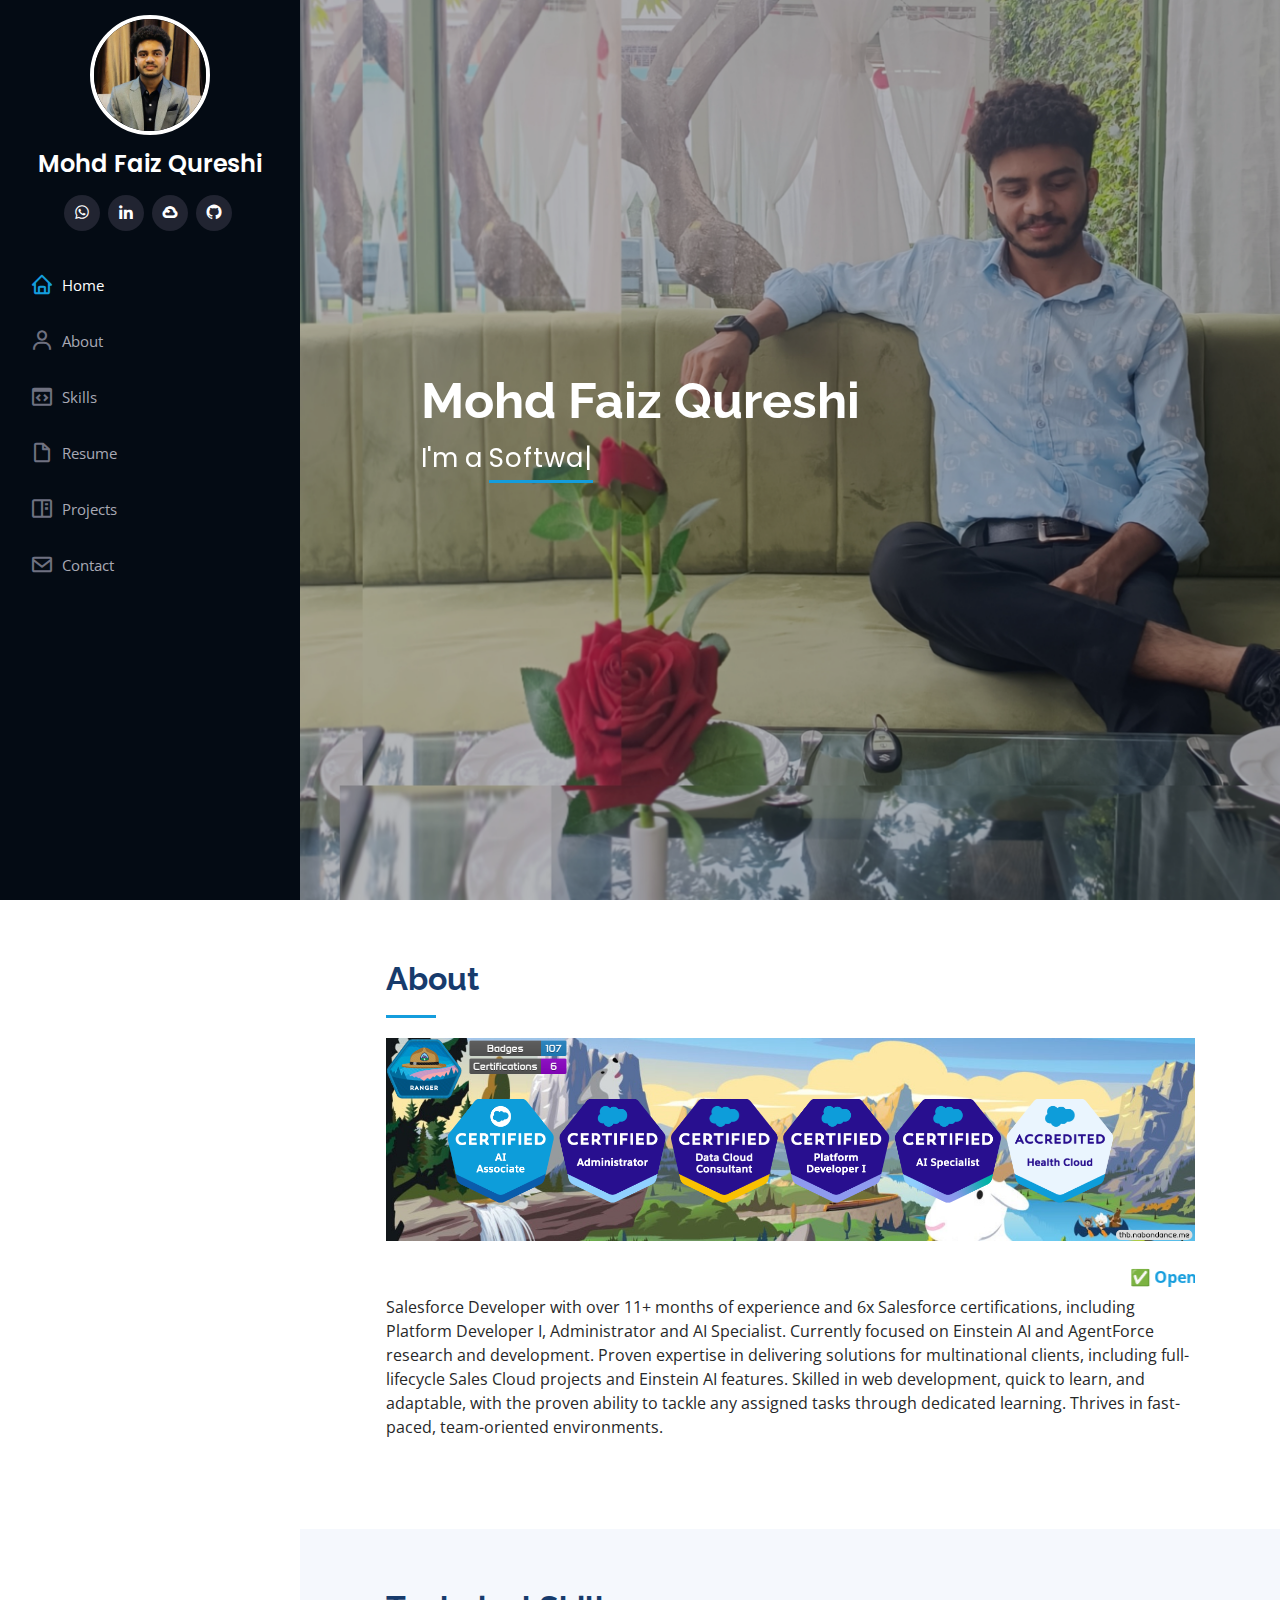
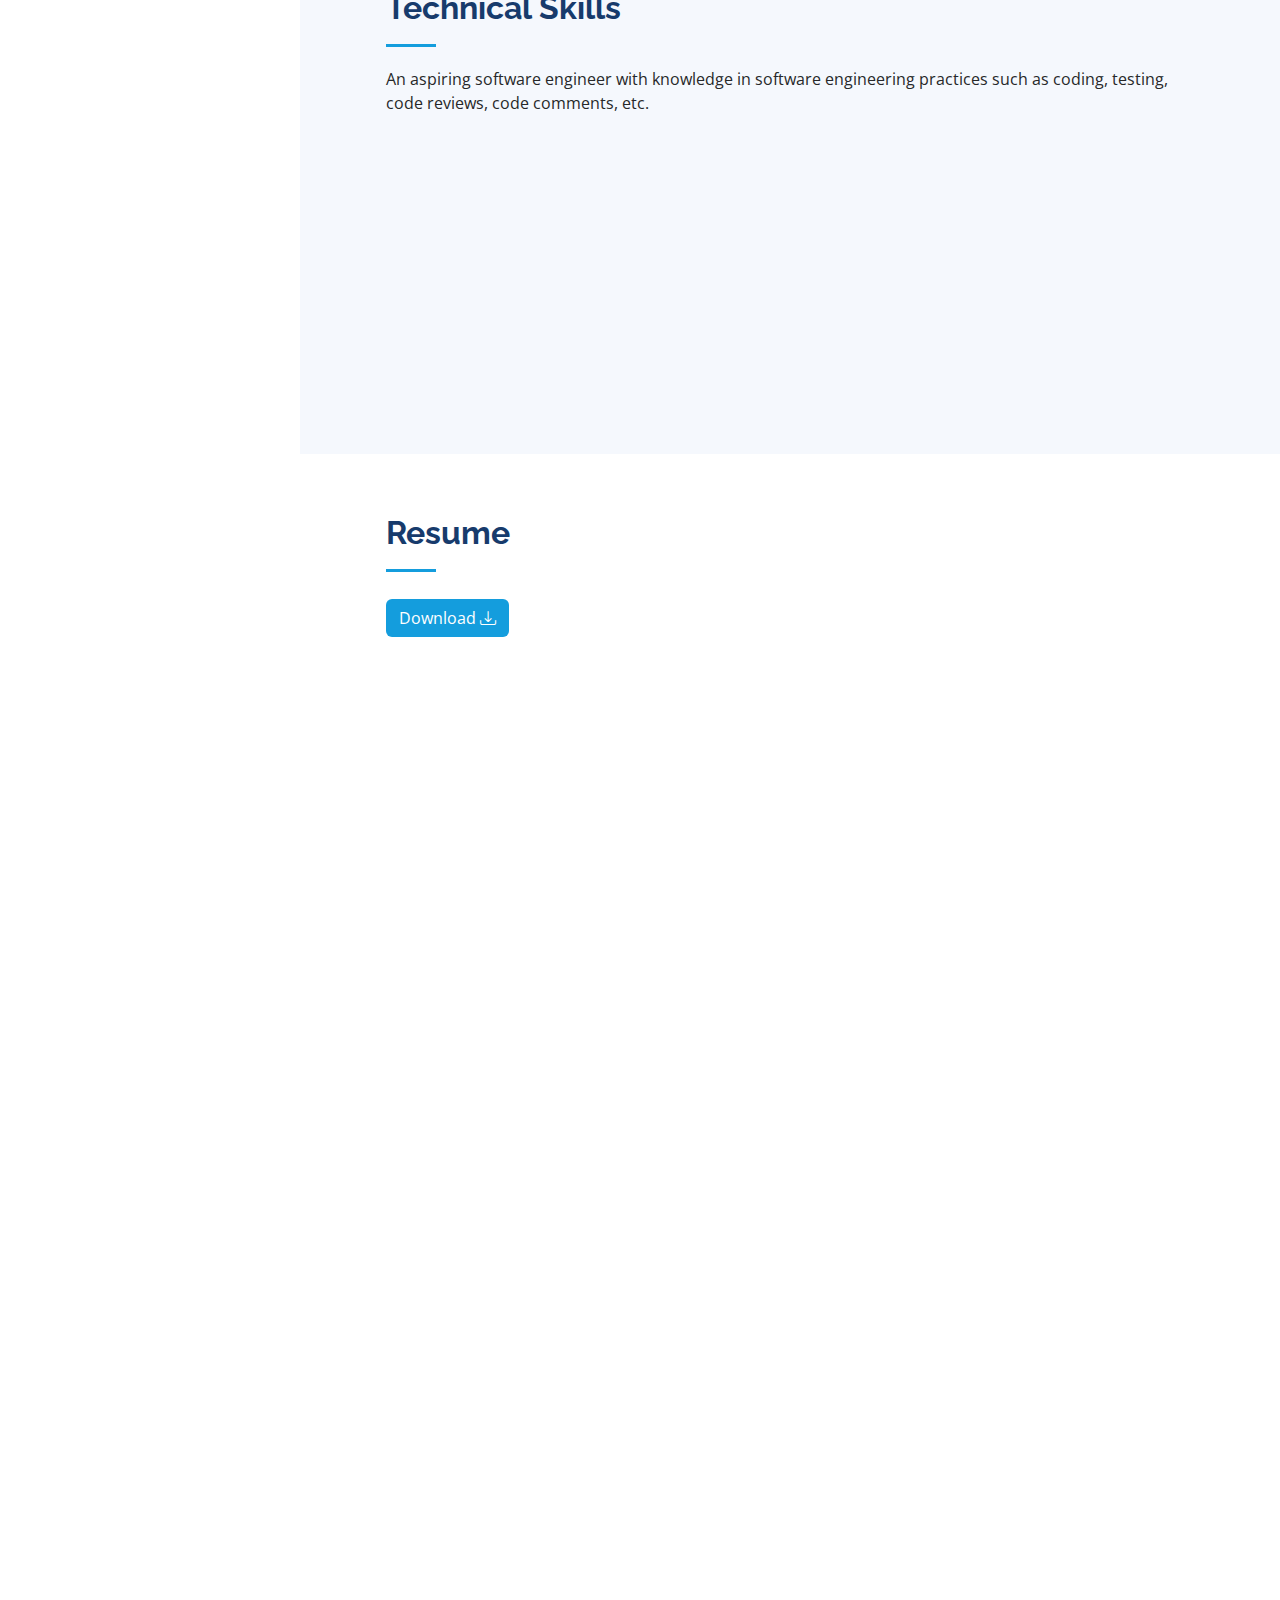
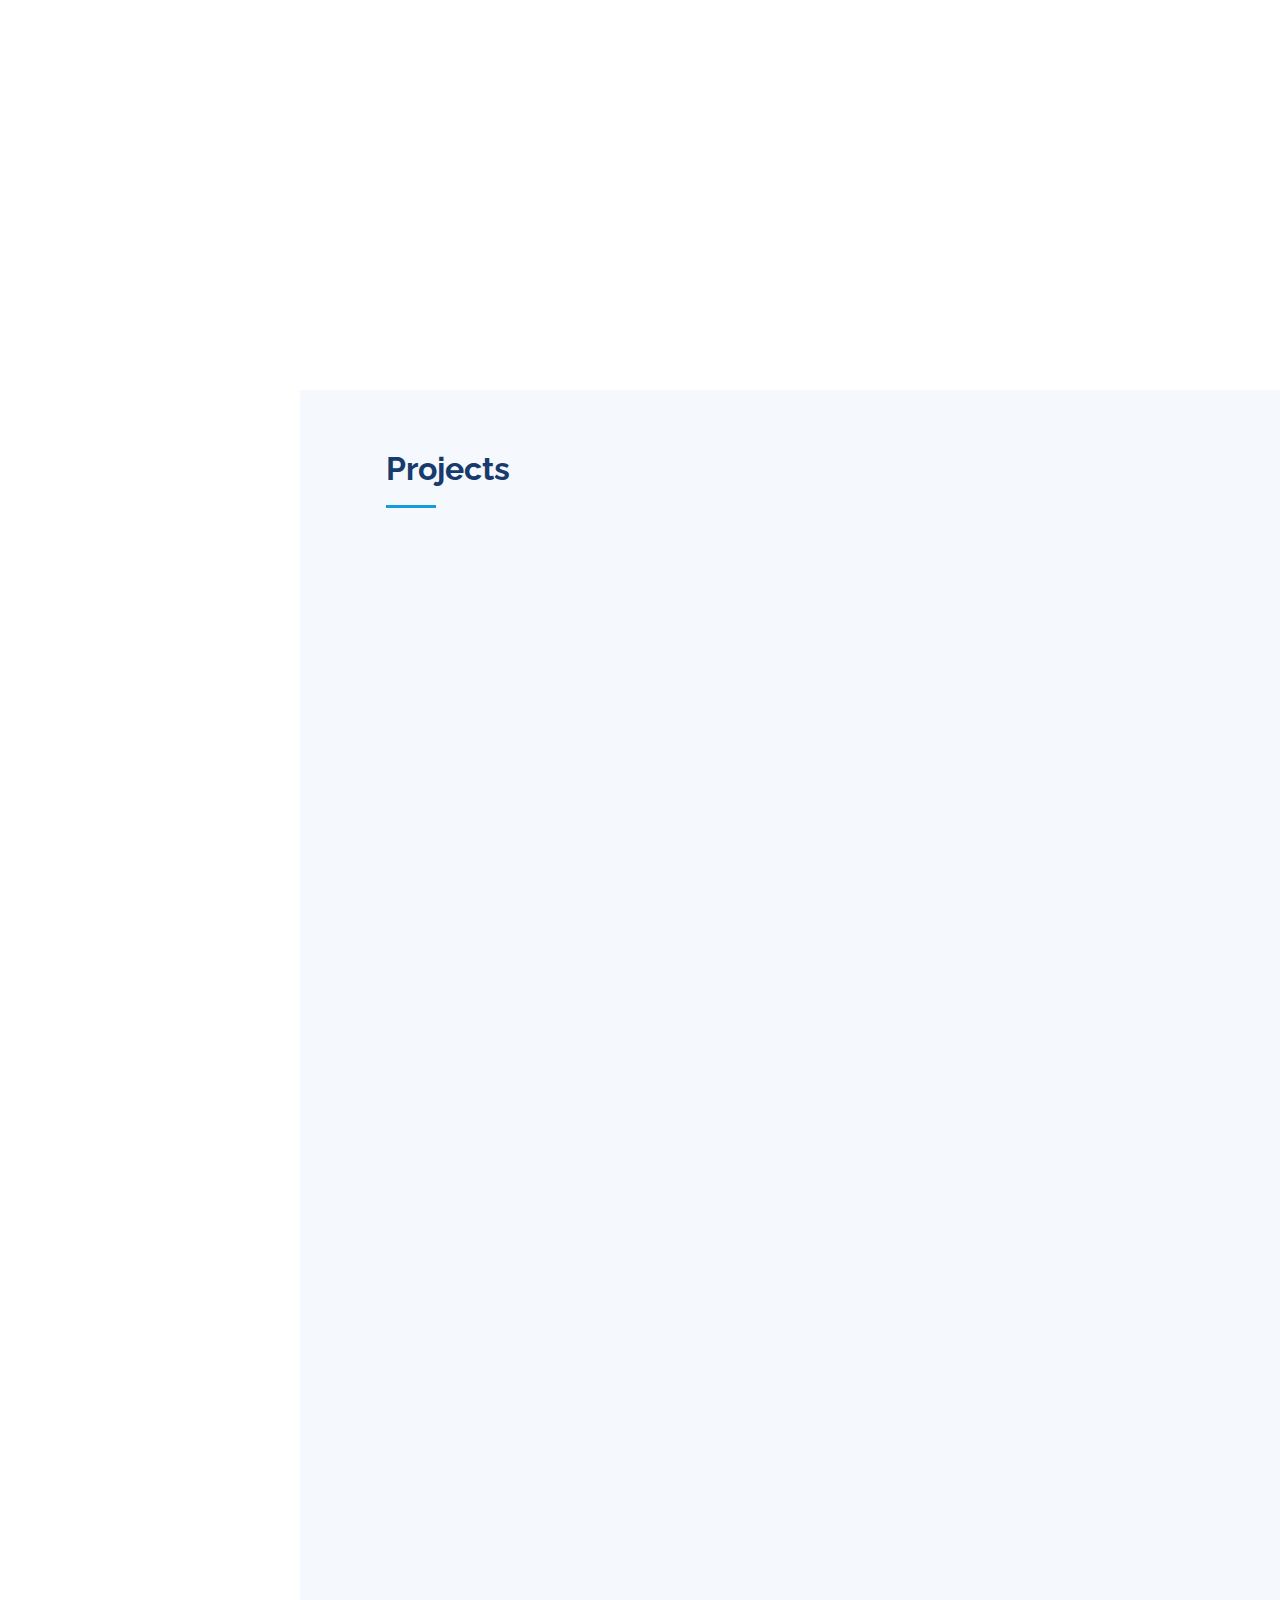
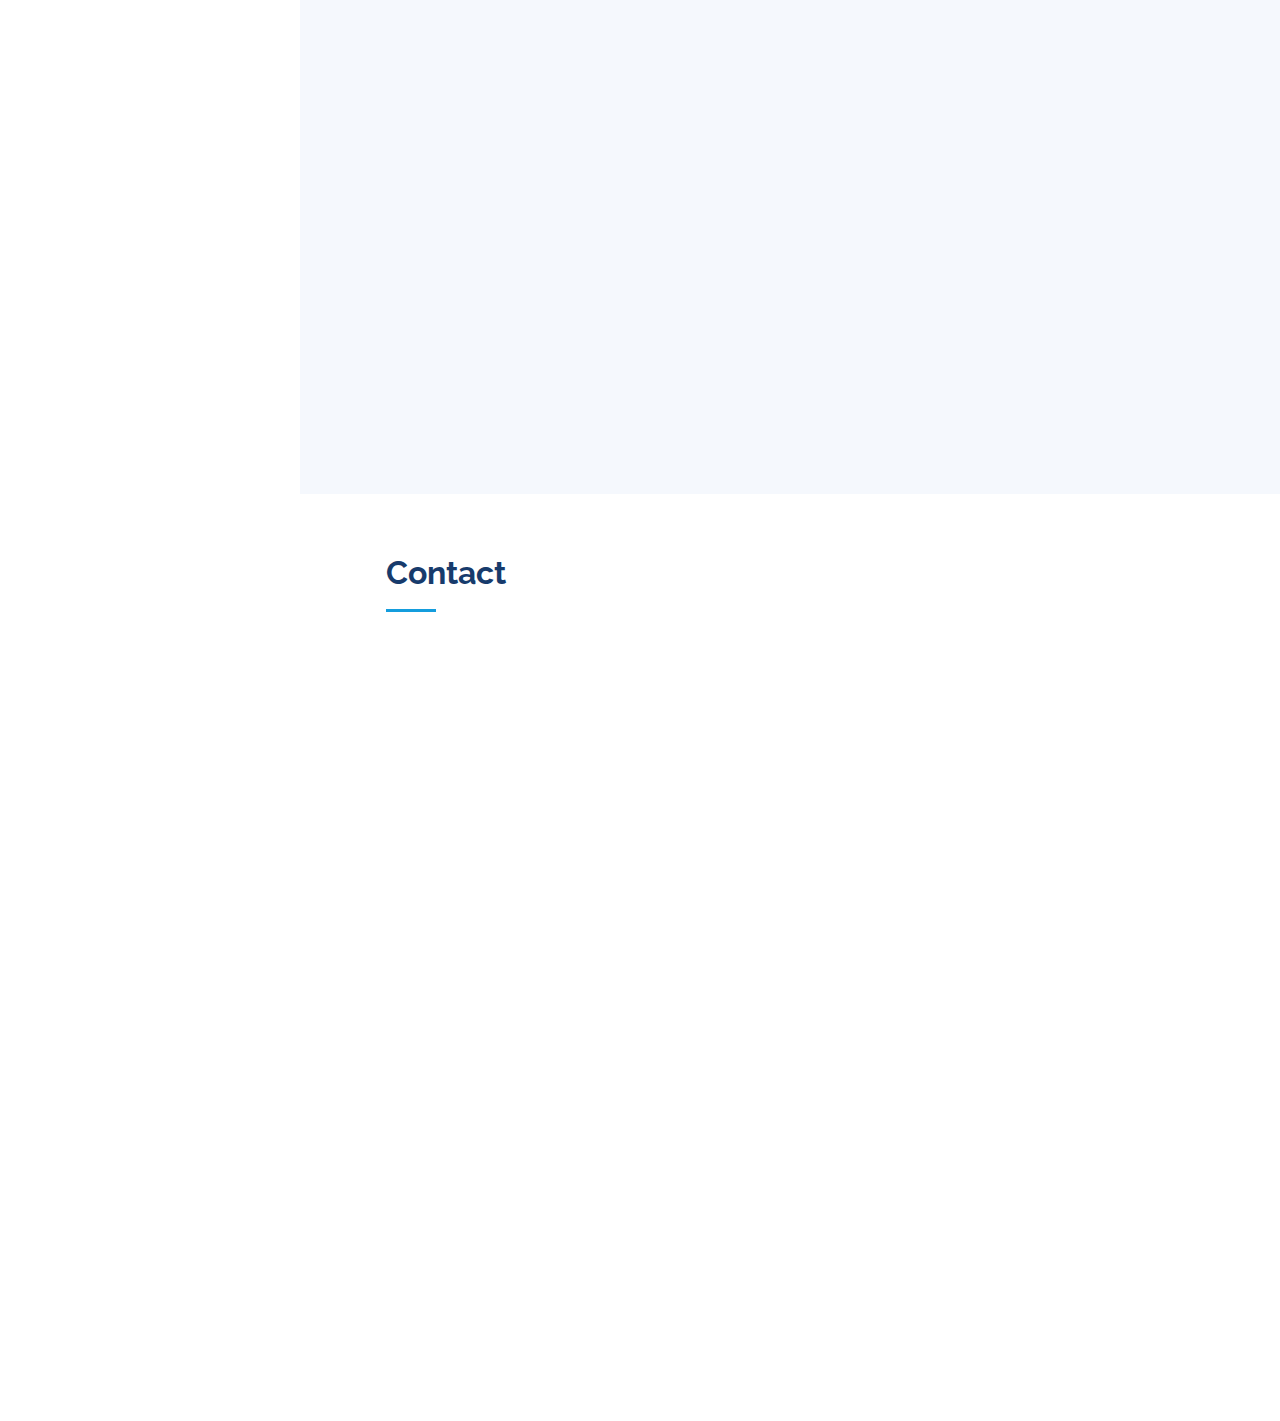
==== commit 1635fbe1: "Agentforce Deployment Test" ====
--- a/iPortfolio/index.html
+++ b/iPortfolio/index.html
@@ -1,514 +1,662 @@
-<!DOCTYPE html>
-<html lang="en">
-
-<head>
-  <meta charset="utf-8">
-  <meta content="width=device-width, initial-scale=1.0" name="viewport">
-
-  <title>Mohd Faiz Qureshi</title>
-  <meta content="" name="description">
-  <meta content="" name="keywords">
-
-  <!-- Favicons -->
-  <link href="assets/img/fav.png" rel="icon">
-  <link href="assets/img/apple-touch-icon.png" rel="apple-touch-icon">
-
-  <!-- Google Fonts -->
-  <link href="https://fonts.googleapis.com/css?family=Open+Sans:300,300i,400,400i,600,600i,700,700i|Raleway:300,300i,400,400i,500,500i,600,600i,700,700i|Poppins:300,300i,400,400i,500,500i,600,600i,700,700i" rel="stylesheet">
-
-  <!-- Vendor CSS Files -->
-  <link href="assets/vendor/aos/aos.css" rel="stylesheet">
-  <link href="assets/vendor/bootstrap/css/bootstrap.min.css" rel="stylesheet">
-  <link href="assets/vendor/bootstrap-icons/bootstrap-icons.css" rel="stylesheet">
-  <link href="assets/vendor/boxicons/css/boxicons.min.css" rel="stylesheet">
-  <link href="assets/vendor/glightbox/css/glightbox.min.css" rel="stylesheet">
-  <link href="assets/vendor/swiper/swiper-bundle.min.css" rel="stylesheet">
-
-  <!-- Template Main CSS File -->
-  <link href="assets/css/style.css" rel="stylesheet">
-
-</head>
-
-<body>
-
-  <!-- ======= Mobile nav toggle button ======= -->
-  <i class="bi bi-list mobile-nav-toggle d-xl-none"></i>
-
-  <!-- ======= Header ======= -->
-  <header id="header">
-    <div class="d-flex flex-column">
-
-      <div class="profile">
-        <img src="assets/img/profile-faiz.jpg" alt="" class="img-fluid rounded-circle">
-        <h1 class="text-light"><a href="index.html">Mohd Faiz Qureshi</a></h1>
-        <div class="social-links mt-3 text-center">
-          <a href=" https://twitter.com/Faiz_qrsh?t=Ec7WNIeeqIvhPFKIOOt-Nw&s=08" class="twitter"><i class="bx bxl-twitter"></i></a>
-          <a href="https://www.facebook.com/faiz.qureshi.146069?mibextid=ZbWKwL" class="facebook"><i class="bx bxl-facebook"></i></a>
-          <a href="https://instagram.com/faiz.qrsh?igshid=ZDdkNTZiNTM=" class="instagram"><i class="bx bxl-instagram"></i></a>
-          <a href="https://www.linkedin.com/in/mohdfaizqureshi/" class="linkedin"><i class="bx bxl-linkedin"></i></a>
-        </div>
-      </div>
-
-      <nav id="navbar" class="nav-menu navbar">
-        <ul>
-          <li><a href="#hero" class="nav-link scrollto active"><i class="bx bx-home"></i> <span>Home</span></a></li>
-          <li><a href="#about" class="nav-link scrollto"><i class="bx bx-user"></i> <span>About</span></a></li>
-          <li><a href="#resume" class="nav-link scrollto"><i class="bx bx-file-blank"></i> <span>Resume</span></a></li>
-          <li><a href="#portfolio" class="nav-link scrollto"><i class="bx bx-book-content"></i> <span>Portfolio</span></a></li>
-          <li><a href="#contact" class="nav-link scrollto"><i class="bx bx-envelope"></i> <span>Contact</span></a></li>
-        </ul>
-      </nav><!-- .nav-menu -->
-    </div>
-  </header><!-- End Header -->
-
-  <!-- ======= Hero Section ======= -->
-  <section id="hero" class="d-flex flex-column justify-content-center align-items-center">
-    <div class="hero-container" data-aos="fade-in">
-      <h1>Mohd Faiz Qureshi</h1>
-      <p>I'm <span class="typed" data-typed-items="Software Engineer, Web Developer, Android App Developer, Java Expert"></span></p>
-    </div>
-  </section><!-- End Hero -->
-
-  <main id="main">
-
-    <!-- ======= About Section ======= -->
-    <section id="about" class="about">
-      <div class="container">
-
-        <div class="section-title">
-          <h2>About</h2>
-          <p>Committed and goal-oriented Computer Science graduate looking to pursue a career in the Software Engineering domain. Have a deep interest in Development and possess excellent knowledge in Java, HTML, CSS, SQL, etc. Ability to learn things quickly and capable of working in a fast-paced and team-driven environment.</p>
-        </div>
-
-        <div class="row">
-          <div class="col-lg-4" data-aos="fade-right">
-            <img src="assets/img/about-faiz.jpg" class="img-fluid" alt="">
-          </div>
-          <div class="col-lg-8 pt-4 pt-lg-0 content" data-aos="fade-left">
-            <h3>Software Engineer</h3>
-            <p class="fst-italic"></p>
-            <div class="row">
-              <div class="col-lg-6">
-                <ul>
-                  <li><i class="bi bi-chevron-right"></i> <strong>Birthday:</strong> <span>15 September 2002</span></li>
-                  <li><i class="bi bi-chevron-right"></i> <strong>City:</strong> <span>Bareilly, India-243005</span></li>
-                  <li><i class="bi bi-chevron-right"></i> <strong>Email:</strong> <span>mohammadfaiz9760@gmail.com</span></li>
-                  <li><i class="bi bi-chevron-right"></i> <strong>Age:</strong> <span>21</span></li>
-                  <li><i class="bi bi-chevron-right"></i> <strong>Phone:</strong> <span>+91-8954836999</span></li>
-                  <li><i class="bi bi-chevron-right"></i> <strong>Degree:</strong> <span>Bachelor of Technology</span></li>
-                
-                </ul>
-              </div>
-              <div class="col-lg-6">
-                <ul>
-                  </ul>
-              </div>
-            </div>
-            <p>Strong ability to communicate with clients and ability to express ideas clearly and concisely. Memeber of <a href="https://www.srms.ac.in">Shri Ram Murti Smarak College of Engineering and Technology</a> App Development Cell and currently working on College's Grievance Andoid App.</p>
-          </div>
-        </div>
-
-      </div>
-    </section><!-- End About Section -->
-
-    <!-- ======= Skills Section ======= -->
-    <section id="skills" class="skills section-bg">
-      <div class="container">
-
-        <div class="section-title">
-          <h2>Technical Skills</h2>
-          <p>An aspiring software engineer with knowledge in software engineering practices such as coding, testing, code reviews, code comments, etc.</p>
-        </div>
-
-        <div class="row skills-content">
-
-          <div class="col-lg-6" data-aos="fade-up">
-
-            <div class="progress">
-              <span class="skill">JAVA <i class="val">100%</i></span>
-              <div class="progress-bar-wrap">
-                <div class="progress-bar" role="progressbar" aria-valuenow="100" aria-valuemin="0" aria-valuemax="100"></div>
-              </div>
-            </div>
-
-            <div class="progress">
-              <span class="skill"> Front-End : HTML, CSS, BOOTSTRAP, JS <i class="val">90%</i></span>
-              <div class="progress-bar-wrap">
-                <div class="progress-bar" role="progressbar" aria-valuenow="90" aria-valuemin="0" aria-valuemax="100"></div>
-              </div>
-            </div>
-
-            <div class="progress">
-              <span class="skill">Back-End : NODEJS, MongoDB <i class="val">65%</i></span>
-              <div class="progress-bar-wrap">
-                <div class="progress-bar" role="progressbar" aria-valuenow="65" aria-valuemin="0" aria-valuemax="100"></div>
-              </div>
-            </div>
-
-            <div class="progress">
-              <span class="skill"> Android Development: Android Java, XML, Firebase, SQLite <i class="val">80%</i></span>
-              <div class="progress-bar-wrap">
-                <div class="progress-bar" role="progressbar" aria-valuenow="80" aria-valuemin="0" aria-valuemax="100"></div>
-              </div>
-            </div>
-
-          </div>
-
-    
-
-          <div class="col-lg-6" data-aos="fade-up" data-aos-delay="100">
-
-            <div class="progress">
-              <span class="skill">PYTHON <i class="val">90%</i></span>
-              <div class="progress-bar-wrap">
-                <div class="progress-bar" role="progressbar" aria-valuenow="90" aria-valuemin="0" aria-valuemax="100"></div>
-              </div>
-            </div>
-
-            <div class="progress">
-              <span class="skill">Back-End : Advance Java <i class="val">90%</i></span>
-              <div class="progress-bar-wrap">
-                <div class="progress-bar" role="progressbar" aria-valuenow="90" aria-valuemin="0" aria-valuemax="100"></div>
-              </div>
-            </div>
-
-            <div class="progress">
-              <span class="skill">Frameworks: Hibernate, Spring, MVC <i class="val">90%</i></span>
-              <div class="progress-bar-wrap">
-                <div class="progress-bar" role="progressbar" aria-valuenow="90" aria-valuemin="0" aria-valuemax="100"></div>
-              </div>
-            </div>
-
-            <div class="progress">
-              <span class="skill">SDLC <i class="val">70%</i></span>
-              <div class="progress-bar-wrap">
-                <div class="progress-bar" role="progressbar" aria-valuenow="70" aria-valuemin="0" aria-valuemax="100"></div>
-              </div>
-            </div>
-
-          </div>
-
-        </div>
-
-      </div>
-    </section><!-- End Skills Section -->
-
-    <!-- ======= Resume Section ======= -->
-    <section id="resume" class="resume">
-      <div class="container">
-        <div class="section-title" >
-          <h2>Resume</h2>
-          <a class="btn line-btn-dark btn-icon btn-radius" href="Mohd_Faiz_Qureshi_Resume.pdf" title="" download><button type="button" class="btn" id="downloadBtn">Download <i class="bi bi-download"></i></button></a> 
-          </div>
-
-        <div class="row">
-          <div class="col-lg-6" data-aos="fade-up">
-            <h3 class="resume-title">Sumary</h3>
-            <div class="resume-item pb-0">
-              <h4>Mohd Faiz Qureshi</h4>
-              <p><em>Committed and goal-oriented Computer Science graduate looking to pursue a career in the Software Engineering domain. Have a deep interest in Development and Strong ability to execute full SDLC (Software Development Life Cycle).</em></p>
-              <ul>
-                <li>Bareilly, India-243005</li>
-                <li>+91-8954836999</li>
-                <li>mohammadfaiz9760@gmail.com</li>
-              </ul>
-            </div>
-
-            <h3 class="resume-title">Education</h3>
-            <div class="resume-item">
-              <h4>B.Tech (Computer Science)</h4>
-              <h5>Nov 2020 - Present</h5>
-              <p><em>Shri Ram Murti Smarak College Of Engineering and technology, Bareilly.</em></p>
-              <p>First Year: 80.78%</p> 
-              <p>Second Year: 74.64%</p>  
-            </div>
-            <div class="resume-item">
-              <h4>Intermediate</h4>
-              <h5>2019 - 2020</h5>
-              <p><em>Girish Prasad Memorial College, Bareilly.</em></p>
-              <p>Aggregate: 81.40%</p>  
-            </div>
-            <div class="resume-item">
-              <h4>High School</h4>
-              <h5>2017 - 2018</h5>
-              <p><em>Girish Prasad Memorial College, Bareilly. </em></p>
-              <p>Aggregate: 72.60%</p>
-            </div>
-          </div>
-          <div class="col-lg-6" data-aos="fade-up" data-aos-delay="100"><br>
-            <h3 class="resume-title">Work Experience</h3>
-
-            <div class="resume-item">
-              <h4>Advance Java Trainee</h4>
-              <h5>July 2023 - August 2023</h5>
-              <p><em>CETPA Infotech Pvt. Ltd. - <a href="#">Apprenticeship</a></em></p>
-              <p>Led and integrated JSP-based web projects, achieving 20% faster page loads and an enhanced user experience.</p>
-              <p>Gained extensive knowledge of Servlets, including their 3 life cycle methods, and handling of user input</p>
-              <p>Acquired skills in using the Collection Frameworks to build efficient and maintainable applications.</p>
-            </div>
-
-            <div class="resume-item">
-              <h4>Android Developer</h4>
-              <h5>June 2023 - Present</h5>
-              <p><em>CodeClause - <a href="#">Internship</a></em></p>
-              <p>Learned about FFmpeg library and developed an app for Extract Audio from Video</p>
-              <p>Worked on various other projects and this allowed me to develop a deep understanding of the language and its applications.</p>
-              
-            </div>
-            <div class="resume-item">
-              <h4>Mobile Application Developer</h4>
-              <h5>May 2023 - June 2023</h5>
-              <p><em>The Sparks Foundation - <a href="https://links-truecertificates.s3.ap-south-1.amazonaws.com/published/2023-54-26/GS6HG89QKQ.png">Internship</a></em></p>
-              <p>Developed the Basic Banking App that functions to perform transactions between users.</p>
-              <p>Leveraging the database management concepts I learned during my 3rd year of college, I successfully built a functional database for the same.
-              </p>
-            </div>
-          </div>
-        </div>
-
-      </div>
-    </section><!-- End Resume Section -->
-
-    <!-- ======= Portfolio Section ======= -->
-    <section id="portfolio" class="portfolio section-bg">
-      <div class="container">
-
-        <div class="section-title">
-          <h2>Portfolio</h2>
-          </div>
-
-        <div class="row" data-aos="fade-up">
-          <div class="col-lg-12 d-flex justify-content-center">
-            <ul id="portfolio-flters">
-              <li data-filter="*" class="filter-active">All</li>
-              <li data-filter=".filter-app">App</li>
-              <li data-filter=".filter-web">Web</li>
-            </ul>
-          </div>
-        </div>
-
-        <div class="row portfolio-container" data-aos="fade-up" data-aos-delay="100">
-
-          <div class="col-lg-4 col-md-6 portfolio-item filter-app">
-            <div class="portfolio-wrap">
-              <img src="assets/img/portfolio/p1.png" class="img-fluid" alt="">
-              <div class="portfolio-links">
-                <a href="assets/img/portfolio/p1.png" data-gallery="portfolioGallery" class="portfolio-lightbox" title="Home Services System"><i class="bx bx-plus"></i></a>
-                <a href="portfolio-details.html?id=1" title="More Details"><i class="bx bx-link"></i></a>
-              </div>
-            </div>
-          </div>
-          
-          <div class="col-lg-4 col-md-6 portfolio-item filter-app">
-            <div class="portfolio-wrap">
-              <img src="assets/img/portfolio/p2.png" class="img-fluid" alt="">
-              <div class="portfolio-links">
-                <a href="assets/img/portfolio/p2.png" data-gallery="portfolioGallery" class="portfolio-lightbox" title="Online Exam Portal"><i class="bx bx-plus"></i></a>
-                <a href="portfolio-details.html?v=2" title="More Details"><i class="bx bx-link"></i></a>
-              </div>
-            </div>
-          </div>
-
-          <div class="col-lg-4 col-md-6 portfolio-item filter-web">
-            <div class="portfolio-wrap">
-              <img src="assets/img/portfolio/p3.png" class="img-fluid" alt="">
-              <div class="portfolio-links">
-                <a href="assets/img/portfolio/p3.png" data-gallery="portfolioGallery" class="portfolio-lightbox" title="Event Management System"><i class="bx bx-plus"></i></a>
-                <a href="portfolio-details.html?id=3" title="More Details"><i class="bx bx-link"></i></a>
-              </div>
-            </div>
-          </div>
-
-          <div class="col-lg-4 col-md-6 portfolio-item filter-app">
-            <div class="portfolio-wrap">
-              <img src="assets/img/portfolio/p4.png" class="img-fluid" alt="">
-              <div class="portfolio-links">
-                <a href="assets/img/portfolio/p4.png" data-gallery="portfolioGallery" class="portfolio-lightbox" title="Grievance App"><i class="bx bx-plus"></i></a>
-                <a href="portfolio-details.html?id=4" title="More Details"><i class="bx bx-link"></i></a>
-              </div>
-            </div>
-          </div>
-
-          <div class="col-lg-4 col-md-6 portfolio-item filter-web">
-            <div class="portfolio-wrap">
-              <img src="assets/img/portfolio/p5.png" class="img-fluid" alt="">
-              <div class="portfolio-links">
-                <a href="assets/img/portfolio/p5.png" data-gallery="portfolioGallery" class="portfolio-lightbox" title="Audio Extracter"><i class="bx bx-plus"></i></a>
-                <a href="portfolio-details.html?id=5" title="More Details"><i class="bx bx-link"></i></a>
-              </div>
-            </div>
-          </div>
-
-          <div class="col-lg-4 col-md-6 portfolio-item filter-app">
-            <div class="portfolio-wrap">
-              <img src="assets/img/portfolio/p6.png" class="img-fluid" alt="">
-              <div class="portfolio-links">
-                <a href="assets/img/portfolio/p6.png" data-gallery="portfolioGallery" class="portfolio-lightbox" title="Whatsapp Clone"><i class="bx bx-plus"></i></a>
-                <a href="portfolio-details.html?id=6" title="More Details"><i class="bx bx-link"></i></a>
-              </div>
-            </div>
-          </div>
-
-          <div class="col-lg-4 col-md-6 portfolio-item filter-app">
-            <div class="portfolio-wrap">
-              <img src="assets/img/portfolio/p7.jpg" class="img-fluid" alt="">
-              <div class="portfolio-links">
-                <a href="assets/img/portfolio/p7.jpg" data-gallery="portfolioGallery" class="portfolio-lightbox" title="ChatBot"><i class="bx bx-plus"></i></a>
-                <a href="portfolio-details.html?id=7" title="More Details"><i class="bx bx-link"></i></a>
-              </div>
-            </div>
-          </div>
-
-          <div class="col-lg-4 col-md-6 portfolio-item filter-app">
-            <div class="portfolio-wrap">
-              <img src="assets/img/portfolio/p8.png" class="img-fluid" alt="">
-              <div class="portfolio-links">
-                <a href="assets/img/portfolio/p8.png" data-gallery="portfolioGallery" class="portfolio-lightbox" title="Notes App"><i class="bx bx-plus"></i></a>
-                <a href="portfolio-details.html?id=8" title="More Details"><i class="bx bx-link"></i></a>
-              </div>
-            </div>
-          </div>
-
-          <div class="col-lg-4 col-md-6 portfolio-item filter-app">
-            <div class="portfolio-wrap">
-              <img src="assets/img/portfolio/p9.png" class="img-fluid" alt="">
-              <div class="portfolio-links">
-                <a href="assets/img/portfolio/p9.png" data-gallery="portfolioGallery" class="portfolio-lightbox" title="Calculator App"><i class="bx bx-plus"></i></a>
-                <a href="portfolio-details.html?id=9" title="More Details"><i class="bx bx-link"></i></a>
-              </div>
-            </div>
-          </div>
-
-          <div class="col-lg-4 col-md-6 portfolio-item filter-app">
-            <div class="portfolio-wrap">
-              <img src="assets/img/portfolio/p10.jpg" class="img-fluid" alt="">
-              <div class="portfolio-links">
-                <a href="assets/img/portfolio/p10.jpg" data-gallery="portfolioGallery" class="portfolio-lightbox" title="Simon Game"><i class="bx bx-plus"></i></a>
-                <a href="portfolio-details.html?id=10" title="More Details"><i class="bx bx-link"></i></a>
-              </div>
-            </div>
-          </div>
-          
-          <div class="col-lg-4 col-md-6 portfolio-item filter-web">
-            <div class="portfolio-wrap">
-              <img src="assets/img/portfolio/p11.png" class="img-fluid" alt="">
-              <div class="portfolio-links">
-                <a href="assets/img/portfolio/p11.png" data-gallery="portfolioGallery" class="portfolio-lightbox" title="Network Security"><i class="bx bx-plus"></i></a>
-                <a href="portfolio-details.html?id=11" title="More Details"><i class="bx bx-link"></i></a>
-              </div>
-            </div>
-          </div>
-
-          <div class="col-lg-4 col-md-6 portfolio-item filter-web">
-            <div class="portfolio-wrap">
-              <img src="assets/img/portfolio/p12.jpg" class="img-fluid" alt="">
-              <div class="portfolio-links">
-                <a href="assets/img/portfolio/p12.jpg" data-gallery="portfolioGallery" class="portfolio-lightbox" title="Basic Banking App"><i class="bx bx-plus"></i></a>
-                <a href="portfolio-details.html?id=12" title="More Details"><i class="bx bx-link"></i></a>
-              </div>
-            </div>
-          </div>          
-        </div>
-
-      </div>
-    </section><!-- End Portfolio Section -->
-
-    
-    <!-- ======= Contact Section ======= -->
-    <section id="contact" class="contact">
-      <div class="container">
-
-        <div class="section-title">
-          <h2>Contact</h2>
-        </div>
-
-        <div class="row" data-aos="fade-in">
-
-          <div class="col-lg-5 d-flex align-items-stretch">
-            <div class="info">
-              <div class="address">
-                <i class="bi bi-geo-alt"></i>
-                <h4>Location:</h4>
-                <p>253, Bagh Brigtaan, Bareilly, India-243005</p>
-              </div>
-
-              <div class="email">
-                <i class="bi bi-envelope"></i>
-                <h4>Email:</h4>
-                <p>mohammadfaiz9760@gmail.com</p>
-              </div>
-
-              <div class="phone">
-                <i class="bi bi-phone"></i>
-                <h4>Call:</h4>
-                <p>+91-8954836999</p>
-              </div>
-
-              <iframe src="https://www.google.com/maps/embed?pb=!1m14!1m8!1m3!1d12097.433213460943!2d-74.0062269!3d40.7101282!3m2!1i1024!2i768!4f13.1!3m3!1m2!1s0x0%3A0xb89d1fe6bc499443!2sDowntown+Conference+Center!5e0!3m2!1smk!2sbg!4v1539943755621" frameborder="0" style="border:0; width: 100%; height: 290px;" allowfullscreen></iframe>
-            </div>
-
-          </div>
-
-          <div class="col-lg-7 mt-5 mt-lg-0 d-flex align-items-stretch">
-            <form action="https://formcarry.com/s/8oNotGFVWA" method="POST" role="form" class="contactfaiz">
-              <div class="row">
-                <div class="form-group col-md-6">
-                  <label for="name">Your Name</label>
-                  <input type="text" name="name" class="form-control" id="name" required>
-                </div>
-                <div class="form-group col-md-6">
-                  <label for="name">Your Email</label>
-                  <input type="email" class="form-control" name="email" id="email" required>
-                </div>
-              </div>
-              <div class="form-group">
-                <label for="name">Subject</label>
-                <input type="text" class="form-control" name="subject" id="subject" required>
-              </div>
-              <div class="form-group">
-                <label for="name">Message</label>
-                <textarea class="form-control" name="message" rows="10" required></textarea>
-              </div>
-              <div class="my-3">
-                <div class="loading">Loading</div>
-                <div class="error-message"></div>
-                <div class="sent-message">Your message has been sent. Thank you!</div>
-              </div>
-              <div class="text-center"><button type="submit">Send Message</button></div>
-            </form>
-          </div>
-
-        </div>
-
-      </div>
-    </section><!-- End Contact Section -->
-
-  </main><!-- End main -->
-
-  <!-- ======= Footer ======= -->
-  <footer id="footer">
-    <div class="container">
-      <div class="credits">
-        
-      </div>
-    </div>
-  </footer><!-- End  Footer -->
-
-  <a href="#" class="back-to-top d-flex align-items-center justify-content-center"><i class="bi bi-arrow-up-short"></i></a>
-
-  <!-- Vendor JS Files -->
-  <script src="assets/vendor/purecounter/purecounter_vanilla.js"></script>
-  <script src="assets/vendor/aos/aos.js"></script>
-  <script src="assets/vendor/bootstrap/js/bootstrap.bundle.min.js"></script>
-  <script src="assets/vendor/glightbox/js/glightbox.min.js"></script>
-  <script src="assets/vendor/isotope-layout/isotope.pkgd.min.js"></script>
-  <script src="assets/vendor/swiper/swiper-bundle.min.js"></script>
-  <script src="assets/vendor/typed.js/typed.min.js"></script>
-  <script src="assets/vendor/waypoints/noframework.waypoints.js"></script>
-  <script src="assets/vendor/php-email-form/validate.js"></script>
-
-  <!-- Template Main JS File -->
-  <script src="assets/js/main.js"></script>
-</body>
-
+<!DOCTYPE html>
+<html lang="en">
+
+<head>
+  <meta charset="utf-8">
+  <meta content="width=device-width, initial-scale=1.0" name="viewport">
+
+  <title>Mohd Faiz Qureshi</title>
+  <meta content="" name="description">
+  <meta content="" name="keywords">
+
+  <!-- Favicons -->
+  <link href="assets/img/profile-round.png" rel="icon">
+  <link href="assets/img/apple-touch-icon.png" rel="apple-touch-icon">
+
+  <!-- Google Fonts -->
+  <link
+    href="https://fonts.googleapis.com/css?family=Open+Sans:300,300i,400,400i,600,600i,700,700i|Raleway:300,300i,400,400i,500,500i,600,600i,700,700i|Poppins:300,300i,400,400i,500,500i,600,600i,700,700i"
+    rel="stylesheet">
+
+  <!-- Vendor CSS Files -->
+  <link href="assets/vendor/aos/aos.css" rel="stylesheet">
+  <link href="assets/vendor/bootstrap/css/bootstrap.min.css" rel="stylesheet">
+  <link href="assets/vendor/bootstrap-icons/bootstrap-icons.css" rel="stylesheet">
+  <link href="assets/vendor/boxicons/css/boxicons.min.css" rel="stylesheet">
+  <link href="assets/vendor/glightbox/css/glightbox.min.css" rel="stylesheet">
+  <link href="assets/vendor/swiper/swiper-bundle.min.css" rel="stylesheet">
+
+  <!-- Template Main CSS File -->
+  <link href="assets/css/style.css" rel="stylesheet">
+
+</head>
+
+<body>
+
+  <!-- ======= Mobile nav toggle button ======= -->
+  <i class="bi bi-list mobile-nav-toggle d-xl-none"></i>
+
+  <!-- ======= Header ======= -->
+  <header id="header">
+    <div class="d-flex flex-column">
+      <div class="profile">
+        <img src="assets/img/profile-faiz.jpg" alt="" class="img-fluid rounded-circle">
+        <h1 class="text-light"><a href="index.html">Mohd Faiz Qureshi</a></h1>
+        <div class="social-links mt-3 text-center">
+          <a href="https://wa.me/918954836999?text=Greetings" target="_blank" class="whatsapp">
+            <i class="bx bxl-whatsapp"></i></a>
+          <a href="https://www.linkedin.com/in/mohdfaizqureshi/" target="_blank" class="linkedin"><i
+              class="bx bxl-linkedin"></i></a>
+          <a href="https://www.salesforce.com/trailblazer/faiz-qrsh" target="_blank" class="twitter"><i
+              class="bx bxl-google-cloud"></i></a>
+          <a href="https://github.com/faiz-qrsh" target="_blank" class="github"><i class="bx bxl-github"></i></a>
+
+        </div>
+      </div>
+
+      <nav id="navbar" class="nav-menu navbar">
+        <ul>
+          <li><a href="#hero" class="nav-link scrollto active"><i class="bx bx-home"></i> <span>Home</span></a></li>
+          <li><a href="#about" class="nav-link scrollto"><i class="bx bx-user"></i> <span>About</span></a></li>
+          <li><a href="#skills" class="nav-link scrollto"><i class="bx bx-code-block"></i> <span>Skills</span></a></li>
+          <li><a href="#resume" class="nav-link scrollto"><i class="bx bx-file-blank"></i> <span>Resume</span></a></li>
+          <li><a href="#portfolio" class="nav-link scrollto"><i class="bx bx-book-content"></i>
+              <span>Projects</span></a></li>
+          <li><a href="#contact" class="nav-link scrollto"><i class="bx bx-envelope"></i> <span>Contact</span></a></li>
+        </ul>
+      </nav><!-- .nav-menu -->
+    </div>
+  </header><!-- End Header -->
+
+  <section id="hero" class="d-flex flex-column justify-content-center align-items-center">
+    <div class="hero-container" data-aos="fade-in">
+      <h1>Mohd Faiz Qureshi</h1>
+      <p>I'm a <span class="typed"
+          data-typed-items="Software Engineer, Salesforce Developer, Web Developer, Android Developer"></span></p>
+    </div>
+  </section>
+
+  <main id="main">
+
+    <!-- ======= About Section ======= -->
+    <section id="about" class="about">
+      <div class="container">
+
+        <div class="section-title">
+          <h2>About</h2>
+          <img src="assets/img/trailhead-banner-faiz-qrsh.png" alt="Certificates" width="100%" srcset=""><br><br>
+          <marquee style="color: #149DDD;"><b>✅ Open to freelance opportunities in web development and Salesforce
+              development.</b></marquee>
+          <p>
+            Salesforce Developer with over 11+ months of experience and 6x Salesforce certifications,
+             including Platform Developer I, Administrator and AI Specialist. Currently focused on Einstein AI and AgentForce research and development.
+              Proven expertise in delivering solutions for multinational clients, including full-lifecycle Sales Cloud projects and Einstein AI features.
+               Skilled in web development, quick to learn, and adaptable,
+              with the proven ability to tackle any assigned tasks through dedicated learning. Thrives in fast-paced, team-oriented environments.
+          </p>
+          
+        </div>
+
+        <!-- <div class="row">
+           <div class="col-lg-4" data-aos="fade-right">
+            <img src="assets/img/profile-faiz.jpg" class="img-fluid" alt="">
+          </div> 
+          <div class="content" data-aos="fade-left">
+            <h3>Software Engineer</h3>
+            <p class="fst-italic"></p>
+            <div class="row">
+              <div class="col-lg-6">
+                <ul>
+                  <li><i class="bi bi-chevron-right"></i> <strong>Birthday:</strong> <span>15 September 2002</span></li>
+                  <li><i class="bi bi-chevron-right"></i> <strong>City:</strong> <span>Bareilly, India-243005</span>
+                  </li>
+                  <li><i class="bi bi-chevron-right"></i> <strong>Email:</strong>
+                    <span>mohammadfaiz9760@gmail.com</span>
+                  </li>
+                  <li><i class="bi bi-chevron-right"></i> <strong>Age:</strong> <span>22</span></li>
+                  <li><i class="bi bi-chevron-right"></i> <strong>Phone:</strong> <span>+91-8954836999</span></li>
+                  <li><i class="bi bi-chevron-right"></i> <strong>Degree:</strong> <span>Bachelor of Technology</span>
+                  </li>
+
+                </ul>
+              </div>
+              <div class="col-lg-6">
+                <ul>
+                </ul>
+              </div>
+            </div>
+             <p>Strong ability to communicate with clients and ability to express ideas clearly and concisely. Memeber of
+              <a href="https://www.srms.ac.in">Shri Ram Murti Smarak College of Engineering and Technology</a> App
+              Development Cell and currently working on College's Grievance Andoid App.
+            </p>
+          </div>
+        </div> -->
+
+      </div>
+    </section><!-- End About Section -->
+
+    <!-- ======= Skills Section ======= -->
+    <section id="skills" class="testimonials section-bg">
+      <div class="container">
+
+        <div class="section-title">
+          <h2>Technical Skills</h2>
+          <p>An aspiring software engineer with knowledge in software engineering practices such as coding, testing,
+            code reviews, code comments, etc.</p>
+        </div>
+
+        <div class="testimonials-slider swiper" data-aos="fade-up" data-aos-delay="100">
+          <div class="swiper-wrapper">
+
+            <div class="swiper-slide">
+              <div class="testimonial-item" data-aos="fade-up" data-aos-delay="200">
+                <img src="assets/img/skills/salesforce.png" class="testimonial-img" alt="">
+                <h3>Salesforce</h3>
+                <h4>Proficient</h4>
+              </div>
+            </div>
+
+            <div class="swiper-slide">
+              <div class="testimonial-item" data-aos="fade-up">
+                <img src="assets/img/skills/java.png" class="testimonial-img" alt="">
+                <h3>Java</h3>
+                <h4>Proficient</h4>
+              </div>
+            </div>
+
+            <div class="swiper-slide">
+              <div class="testimonial-item" data-aos="fade-up" data-aos-delay="300">
+                <img src="assets/img/skills/python.png" class="testimonial-img" alt="">
+                <h3>Python</h3>
+                <h4>Intermediate</h4>
+              </div>
+            </div>
+
+            <div class="swiper-slide">
+              <div class="testimonial-item" data-aos="fade-up" data-aos-delay="300">
+                <img src="assets/img/skills/js.png" class="testimonial-img" alt="">
+                <h3>JavaScript</h3>
+                <h4>Intermediate</h4>
+              </div>
+            </div>
+
+            <div class="swiper-slide">
+              <div class="testimonial-item" data-aos="fade-up" data-aos-delay="100">
+                <img src="assets/img/skills/spring.png" class="testimonial-img" alt="">
+                <h3>Spring Framework</h3>
+                <h4>Proficient</h4>
+              </div>
+            </div>
+
+            <div class="swiper-slide">
+              <div class="testimonial-item" data-aos="fade-up" data-aos-delay="200">
+                <img src="assets/img/skills/hibernate.png" class="testimonial-img" alt="">
+                <h3>Hibernate</h3>
+                <h4>Proficient</h4>
+              </div>
+            </div>
+
+            <div class="swiper-slide">
+              <div class="testimonial-item" data-aos="fade-up" data-aos-delay="200">
+                <img src="assets/img/skills/mvc.png" class="testimonial-img" alt="">
+                <h3>MVC Architecture</h3>
+                <h4>Proficient</h4>
+              </div>
+            </div>
+
+            <div class="swiper-slide">
+              <div class="testimonial-item" data-aos="fade-up" data-aos-delay="200">
+                <img src="assets/img/skills/android-java.jpg" class="testimonial-img" alt="">
+                <h3>Android</h3>
+                <h4>Proficient</h4>
+              </div>
+            </div>
+
+            <div class="swiper-slide">
+              <div class="testimonial-item" data-aos="fade-up" data-aos-delay="200">
+                <img src="assets/img/skills/html.png" class="testimonial-img" alt="">
+                <h3>HTML</h3>
+                <h4>Proficient</h4>
+              </div>
+            </div>
+
+            <div class="swiper-slide">
+              <div class="testimonial-item" data-aos="fade-up" data-aos-delay="200">
+                <img src="assets/img/skills/css.jpg" class="testimonial-img" alt="">
+                <h3>CSS</h3>
+                <h4>Proficient</h4>
+              </div>
+            </div>
+
+            <div class="swiper-slide">
+              <div class="testimonial-item" data-aos="fade-up" data-aos-delay="200">
+                <img src="assets/img/skills/react.png" class="testimonial-img" alt="">
+                <h3>ReactJS</h3>
+                <h4>Intermediate</h4>
+              </div>
+            </div>
+
+            <div class="swiper-slide">
+              <div class="testimonial-item" data-aos="fade-up" data-aos-delay="200">
+                <img src="assets/img/skills/mysql.png" class="testimonial-img" alt="">
+                <h3>MySQL</h3>
+                <h4>Proficient</h4>
+              </div>
+            </div>
+
+            <div class="swiper-slide">
+              <div class="testimonial-item" data-aos="fade-up" data-aos-delay="200">
+                <img src="assets/img/skills/firebase.png" class="testimonial-img" alt="">
+                <h3>Firebase</h3>
+                <h4>Intermediate</h4>
+              </div>
+            </div>
+
+          </div>
+          <div class="swiper-pagination"></div>
+        </div>
+
+      </div>
+    </section><!-- End Skills Section -->
+
+    <!-- ======= Resume Section ======= -->
+    <section id="resume" class="resume">
+      <div class="container">
+        <div class="section-title">
+          <h2>Resume</h2>
+          <a class="btn line-btn-dark btn-icon btn-radius" href="Mohd_Faiz_Qureshi_Resume.pdf" title="" download><button
+              type="button" class="btn" id="downloadBtn">Download <i class="bi bi-download"></i></button></a>
+        </div>
+
+        <div class="row">
+          <div class="col-lg-6" data-aos="fade-up">
+            <!-- <h3 class="resume-title">Sumary</h3>
+            <div class="resume-item pb-0">
+              <h4>Mohd Faiz Qureshi</h4>
+              <p><em>Committed and goal-oriented Computer Science graduate looking to pursue a career in the Software
+                  Engineering domain. Have a deep interest in Development and Strong ability to execute full SDLC
+                  (Software Development Life Cycle).</em></p>
+              <ul>
+                <li>Bareilly, India-243005</li>
+                <li>+91-8954836999</li>
+                <li>mohammadfaiz9760@gmail.com</li>
+              </ul>
+            </div> -->
+
+            <h3 class="resume-title">Education</h3>
+            <div class="resume-item">
+              <h4>B.Tech (Computer Science)</h4>
+              <h5>Nov 2020 - Jul 2024</h5>
+              <p><em>Shri Ram Murti Smarak College Of Engineering and technology, Bareilly.</em></p>
+              <p>CGPA: 8.03/10</p>
+            </div>
+            <div class="resume-item">
+              <h4>Intermediate</h4>
+              <h5>2019 - 2020</h5>
+              <p><em>Girish Prasad Memorial College, Bareilly.</em></p>
+              <p>Aggregate: 81.40%</p>
+            </div>
+            <h3 class="resume-title">Work Experience</h3>
+
+            <div class="resume-item">
+              <h4>Associate Software Engineer</h4>
+              <h5>Aug 2024 - Present</h5>
+              <p><em> Techila Global Services</em></p>
+              <p>Developed and optimized Salesforce solutions for 4+ multinational clients.</p>
+              <p>Advancing Einstein AI research and development to enhance Salesforce capabilities, aiming to facilitate
+                25%
+                faster deal closures, deliver personalized customer service, and richer customer insights for precise
+                targeting. </p>
+              <p>Automated 5+ sales processes with APEX triggers, created 4 REST API classes for Tally integration, and
+                wrote
+                test classes achieving 75%+ code coverage for deployment.</p>
+              <p><em>Skills: Sales Cloud, Service Cloud, LWC, Visualforce, APEX, Flows, Integration, Postman, Einstein
+                  AI</em></p>
+            </div>
+
+            <div class="resume-item">
+              <h4>Salesforce Developer Intern</h4>
+              <h5>Mar 2024 - Jul 2024</h5>
+              <p><em> Techila Global Services - Internship</em></p>
+              <p>Developed 6+ LWC components for business automation, boosting operational efficiency.</p>
+              <p>Implemented 3+ approval processes, drafted Web-to-Lead form, and established 2+ custom matching rules.
+              </p>
+            </div>
+          </div>
+          <div class="col-lg-6" data-aos="fade-up" data-aos-delay="100"><br>
+            <br><br>
+
+            <div class="resume-item">
+              <h4>Advance Java Trainee</h4>
+              <h5>July 2023 - August 2023</h5>
+              <p><em>CETPA Infotech Pvt. Ltd. - Training</em></p>
+              <p>Led and integrated JSP-based web projects, achieving 20% faster page loads and an enhanced user
+                experience.</p>
+              <p>Gained extensive knowledge of Servlets, including their 3 life cycle methods, and handling of user
+                input</p>
+              <p>Acquired skills in using the Collection Frameworks to build efficient and maintainable applications.
+              </p>
+              <p><em>Skills: Java, J2EE, JSP, HTML, CSS, JavaScript</em></p>
+            </div>
+
+            <div class="resume-item">
+              <h4>Android Developer</h4>
+              <h5>June 2023 - Present</h5>
+              <p><em>CodeClause - Internship</em></p>
+              <p>Learned about FFmpeg library and developed an app for Extract Audio from Video</p>
+              <p>Worked on various other projects and this allowed me to develop a deep understanding of the language
+                and its applications.</p>
+              <p>Received a Recommendation letter for adept conduct and earned souvenirs as a token of appreciation</p>
+              <p><em>Skills: XML, Android Java, FFMPEG library</em></p>
+            </div>
+            <div class="resume-item">
+              <h4>Mobile Application Developer</h4>
+              <h5>May 2023 - June 2023</h5>
+              <p><em>The Sparks Foundation - Internship</em>
+              </p>
+              <p>Developed the Basic Banking App that functions to perform transactions between users.</p>
+              <p>Leveraging the database management concepts I learned during my 3rd year of college, I successfully
+                built a functional database for the same.
+              </p>
+              <p><em>Skills: XML, Android Java, SQLite</em></p>
+            </div>
+          </div>
+        </div>
+
+      </div>
+    </section><!-- End Resume Section -->
+
+    <!-- ======= Projects Section ======= -->
+    <section id="portfolio" class="portfolio section-bg">
+      <div class="container">
+
+        <div class="section-title">
+          <h2>Projects</h2>
+        </div>
+
+        <div class="row" data-aos="fade-up">
+          <div class="col-lg-12 d-flex justify-content-center">
+            <ul id="portfolio-flters">
+              <li data-filter="*" class="filter-active">All</li>
+              <li data-filter=".filter-sf">Salesforce</li>
+              <li data-filter=".filter-web">Web</li>
+              <li data-filter=".filter-app">App</li>
+            </ul>
+          </div>
+        </div>
+
+        <div class="row portfolio-container" data-aos="fade-up" data-aos-delay="100">
+
+          <div class="col-lg-4 col-md-6 portfolio-item filter-sf">
+            <a href="portfolio-details.html?id=14" title="More Details">
+              <div class="portfolio-wrap">
+                <img src="assets/img/portfolio/Sonarys.png" class="img-fluid" alt="">
+              </div>
+            </a>
+          </div>
+
+          <div class="col-lg-4 col-md-6 portfolio-item filter-sf">
+            <a href="portfolio-details.html?id=15" title="More Details">
+              <div class="portfolio-wrap">
+                <img src="assets/img/portfolio/ark.png" class="img-fluid" alt="">
+              </div>
+            </a>
+          </div>
+
+          <div class="col-lg-4 col-md-6 portfolio-item filter-web">
+            <a href="portfolio-details.html?id=1" title="More Details">
+            <div class="portfolio-wrap">
+              <img src="assets/img/portfolio/p1.png" class="img-fluid" alt="">
+            </div>
+          </a>
+          </div>
+
+          <div class="col-lg-4 col-md-6 portfolio-item filter-web">
+            <div class="portfolio-wrap">
+              <img src="assets/img/portfolio/p2.png" class="img-fluid" alt="">
+              <div class="portfolio-links">
+                <a href="assets/img/portfolio/p2.png" data-gallery="portfolioGallery" class="portfolio-lightbox"
+                  title="Online Exam Portal"><i class="bx bx-plus"></i></a>
+                <a href="portfolio-details.html?v=2" title="More Details"><i class="bx bx-link"></i></a>
+              </div>
+            </div>
+          </div>
+
+          <div class="col-lg-4 col-md-6 portfolio-item filter-web">
+            <div class="portfolio-wrap">
+              <img src="assets/img/portfolio/p3.png" class="img-fluid" alt="">
+              <div class="portfolio-links">
+                <a href="assets/img/portfolio/p3.png" data-gallery="portfolioGallery" class="portfolio-lightbox"
+                  title="Event Management System"><i class="bx bx-plus"></i></a>
+                <a href="portfolio-details.html?id=3" title="More Details"><i class="bx bx-link"></i></a>
+              </div>
+            </div>
+          </div>
+
+          <div class="col-lg-4 col-md-6 portfolio-item filter-app">
+            <div class="portfolio-wrap">
+              <img src="assets/img/portfolio/p4.png" class="img-fluid" alt="">
+              <div class="portfolio-links">
+                <a href="assets/img/portfolio/p4.png" data-gallery="portfolioGallery" class="portfolio-lightbox"
+                  title="Grievance App"><i class="bx bx-plus"></i></a>
+                <a href="portfolio-details.html?id=4" title="More Details"><i class="bx bx-link"></i></a>
+              </div>
+            </div>
+          </div>
+
+          <div class="col-lg-4 col-md-6 portfolio-item filter-app">
+            <div class="portfolio-wrap">
+              <img src="assets/img/portfolio/p5.png" class="img-fluid" alt="">
+              <div class="portfolio-links">
+                <a href="assets/img/portfolio/p5.png" data-gallery="portfolioGallery" class="portfolio-lightbox"
+                  title="Audio Extracter"><i class="bx bx-plus"></i></a>
+                <a href="portfolio-details.html?id=5" title="More Details"><i class="bx bx-link"></i></a>
+              </div>
+            </div>
+          </div>
+
+          <div class="col-lg-4 col-md-6 portfolio-item filter-app">
+            <div class="portfolio-wrap">
+              <img src="assets/img/portfolio/p6.png" class="img-fluid" alt="">
+              <div class="portfolio-links">
+                <a href="assets/img/portfolio/p6.png" data-gallery="portfolioGallery" class="portfolio-lightbox"
+                  title="Whatsapp Clone"><i class="bx bx-plus"></i></a>
+                <a href="portfolio-details.html?id=6" title="More Details"><i class="bx bx-link"></i></a>
+              </div>
+            </div>
+          </div>
+
+          <div class="col-lg-4 col-md-6 portfolio-item filter-app">
+            <div class="portfolio-wrap">
+              <img src="assets/img/portfolio/p7.jpg" class="img-fluid" alt="">
+              <div class="portfolio-links">
+                <a href="assets/img/portfolio/p7.jpg" data-gallery="portfolioGallery" class="portfolio-lightbox"
+                  title="ChatBot"><i class="bx bx-plus"></i></a>
+                <a href="portfolio-details.html?id=7" title="More Details"><i class="bx bx-link"></i></a>
+              </div>
+            </div>
+          </div>
+
+          <div class="col-lg-4 col-md-6 portfolio-item filter-app">
+            <div class="portfolio-wrap">
+              <img src="assets/img/portfolio/p8.png" class="img-fluid" alt="">
+              <div class="portfolio-links">
+                <a href="assets/img/portfolio/p8.png" data-gallery="portfolioGallery" class="portfolio-lightbox"
+                  title="Notes App"><i class="bx bx-plus"></i></a>
+                <a href="portfolio-details.html?id=8" title="More Details"><i class="bx bx-link"></i></a>
+              </div>
+            </div>
+          </div>
+
+          <div class="col-lg-4 col-md-6 portfolio-item filter-app">
+            <div class="portfolio-wrap">
+              <img src="assets/img/portfolio/p9.png" class="img-fluid" alt="">
+              <div class="portfolio-links">
+                <a href="assets/img/portfolio/p9.png" data-gallery="portfolioGallery" class="portfolio-lightbox"
+                  title="Calculator App"><i class="bx bx-plus"></i></a>
+                <a href="portfolio-details.html?id=9" title="More Details"><i class="bx bx-link"></i></a>
+              </div>
+            </div>
+          </div>
+
+          <div class="col-lg-4 col-md-6 portfolio-item filter-web">
+            <div class="portfolio-wrap">
+              <img src="assets/img/portfolio/p10.jpg" class="img-fluid" alt="">
+              <div class="portfolio-links">
+                <a href="assets/img/portfolio/p10.jpg" data-gallery="portfolioGallery" class="portfolio-lightbox"
+                  title="Simon Game"><i class="bx bx-plus"></i></a>
+                <a href="portfolio-details.html?id=10" title="More Details"><i class="bx bx-link"></i></a>
+              </div>
+            </div>
+          </div>
+
+          <div class="col-lg-4 col-md-6 portfolio-item filter-web">
+            <div class="portfolio-wrap">
+              <img src="assets/img/portfolio/p11.png" class="img-fluid" alt="">
+              <div class="portfolio-links">
+                <a href="assets/img/portfolio/p11.png" data-gallery="portfolioGallery" class="portfolio-lightbox"
+                  title="Network Security"><i class="bx bx-plus"></i></a>
+                <a href="portfolio-details.html?id=11" title="More Details"><i class="bx bx-link"></i></a>
+              </div>
+            </div>
+          </div>
+
+          <div class="col-lg-4 col-md-6 portfolio-item filter-app">
+            <div class="portfolio-wrap">
+              <img src="assets/img/portfolio/p12.jpg" class="img-fluid" alt="">
+              <div class="portfolio-links">
+                <a href="assets/img/portfolio/p12.jpg" data-gallery="portfolioGallery" class="portfolio-lightbox"
+                  title="Basic Banking App"><i class="bx bx-plus"></i></a>
+                <a href="portfolio-details.html?id=12" title="More Details"><i class="bx bx-link"></i></a>
+              </div>
+            </div>
+          </div>
+
+          <div class="col-lg-4 col-md-6 portfolio-item filter-web">
+            <div class="portfolio-wrap">
+              <img src="assets/img/portfolio/p13.jpg" class="img-fluid" alt="">
+              <div class="portfolio-links">
+                <a href="assets/img/portfolio/p13.jpg" data-gallery="portfolioGallery" class="portfolio-lightbox"
+                  title="Time Tracker"><i class="bx bx-plus"></i></a>
+                <a href="portfolio-details.html?id=13" title="More Details"><i class="bx bx-link"></i></a>
+              </div>
+            </div>
+          </div>
+
+        </div>
+      </div>
+    </section><!-- End Projects Section -->
+
+    <!-- ======= Contact Section ======= -->
+    <section id="contact" class="contact">
+      <div class="container">
+
+        <div class="section-title">
+          <h2>Contact</h2>
+        </div>
+
+        <div class="row" data-aos="fade-in">
+
+          <div class="col-lg-5 d-flex align-items-stretch">
+            <div class="info">
+              <div class="address">
+                <i class="bi bi-geo-alt"></i>
+                <h4>Location:</h4>
+                <p>253, Bagh Brigtaan, Bareilly, India-243005</p>
+              </div>
+
+              <div class="email">
+                <i class="bi bi-envelope"></i>
+                <h4>Email:</h4>
+                <p>mohammadfaiz9760@gmail.com</p>
+              </div>
+
+              <div class="phone">
+                <i class="bi bi-phone"></i>
+                <h4>Call:</h4>
+                <p>+91-8954836999</p>
+              </div>
+
+              <iframe
+                src="https://www.google.com/maps/embed?pb=!1m14!1m8!1m3!1d12097.433213460943!2d-74.0062269!3d40.7101282!3m2!1i1024!2i768!4f13.1!3m3!1m2!1s0x0%3A0xb89d1fe6bc499443!2sDowntown+Conference+Center!5e0!3m2!1smk!2sbg!4v1539943755621"
+                frameborder="0" style="border:0; width: 100%; height: 290px;" allowfullscreen></iframe>
+            </div>
+
+          </div>
+
+          <div class="col-lg-7 mt-5 mt-lg-0 d-flex align-items-stretch">
+            <form action="https://formcarry.com/s/8oNotGFVWA" method="POST" role="form" class="contactfaiz">
+              <div class="row">
+                <div class="form-group col-md-6">
+                  <label for="name">Your Name</label>
+                  <input type="text" name="name" class="form-control" id="name" required>
+                </div>
+                <div class="form-group col-md-6">
+                  <label for="name">Your Email</label>
+                  <input type="email" class="form-control" name="email" id="email" required>
+                </div>
+              </div>
+              <div class="form-group">
+                <label for="name">Subject</label>
+                <input type="text" class="form-control" name="subject" id="subject" required>
+              </div>
+              <div class="form-group">
+                <label for="name">Message</label>
+                <textarea class="form-control" name="message" rows="10" required></textarea>
+              </div>
+              <div class="my-3">
+                <div class="loading">Loading</div>
+                <div class="error-message"></div>
+                <div class="sent-message">Your message has been sent. Thank you!</div>
+              </div>
+              <div class="text-center"><button type="submit">Send Message</button></div>
+            </form>
+          </div>
+
+        </div>
+
+      </div>
+    </section><!-- End Contact Section -->
+    <!-- Agentforce Deployment Test -->
+    <script type='text/javascript'>
+      function initEmbeddedMessaging() {
+        try {
+          embeddedservice_bootstrap.settings.language = 'en_US'; // For example, enter 'en' or 'en-US'
+    
+          embeddedservice_bootstrap.init(
+            '00DKB000000Jyc9',
+            'Github_Deployment',
+            'https://orgfarm-1da3180659-dev-ed.develop.my.site.com/ESWGithubDeployment1738416568471',
+            {
+              scrt2URL: 'https://orgfarm-1da3180659-dev-ed.develop.my.salesforce-scrt.com'
+            }
+          );
+        } catch (err) {
+          console.error('Error loading Embedded Messaging: ', err);
+        }
+      };
+    </script>
+    <script type='text/javascript' src='https://orgfarm-1da3180659-dev-ed.develop.my.site.com/ESWGithubDeployment1738416568471/assets/js/bootstrap.min.js' onload='initEmbeddedMessaging()'></script>
+    
+
+  </main><!-- End main -->
+
+  <a href="#" class="back-to-top d-flex align-items-center justify-content-center"><i
+      class="bi bi-arrow-up-short"></i></a>
+
+  <!-- Vendor JS Files -->
+  <script src="assets/vendor/purecounter/purecounter_vanilla.js"></script>
+  <script src="assets/vendor/aos/aos.js"></script>
+  <script src="assets/vendor/bootstrap/js/bootstrap.bundle.min.js"></script>
+  <script src="assets/vendor/glightbox/js/glightbox.min.js"></script>
+  <script src="assets/vendor/isotope-layout/isotope.pkgd.min.js"></script>
+  <script src="assets/vendor/swiper/swiper-bundle.min.js"></script>
+  <script src="assets/vendor/typed.js/typed.min.js"></script>
+  <script src="assets/vendor/waypoints/noframework.waypoints.js"></script>
+  <script src="assets/vendor/php-email-form/validate.js"></script>
+
+  <!-- Template Main JS File -->
+  <script src="assets/js/main.js"></script>
+</body>
+
 </html>--- a/iPortfolio/assets/css/style.css
+++ b/iPortfolio/assets/css/style.css
@@ -1,1091 +1,1086 @@
-
-body {
-  font-family: "Open Sans", sans-serif;
-  color: #272829;
-}
-
-a {
-  color: #149ddd;
-  text-decoration: none;
-}
-
-a:hover {
-  color: #37b3ed;
-  text-decoration: none;
-}
-
-h1,
-h2,
-h3,
-h4,
-h5,
-h6 {
-  font-family: "Raleway", sans-serif;
-}
-
-/*--------------------------------------------------------------
-# Back to top button
---------------------------------------------------------------*/
-.back-to-top {
-  position: fixed;
-  visibility: hidden;
-  opacity: 0;
-  right: 15px;
-  bottom: 15px;
-  z-index: 996;
-  background: #149ddd;
-  width: 40px;
-  height: 40px;
-  border-radius: 50px;
-  transition: all 0.4s;
-}
-
-.back-to-top i {
-  font-size: 28px;
-  color: #fff;
-  line-height: 0;
-}
-
-.back-to-top:hover {
-  background: #2eafec;
-  color: #fff;
-}
-
-.back-to-top.active {
-  visibility: visible;
-  opacity: 1;
-}
-
-/*--------------------------------------------------------------
-# Header
---------------------------------------------------------------*/
-#header {
-  position: fixed;
-  top: 0;
-  left: 0;
-  bottom: 0;
-  width: 300px;
-  transition: all ease-in-out 0.5s;
-  z-index: 9997;
-  transition: all 0.5s;
-  padding: 0 15px;
-  background: #040b14;
-  overflow-y: auto;
-}
-
-#header .profile img {
-  margin: 15px auto;
-  display: block;
-  width: 120px;
-  height: 120px;
-  border: 4px solid white;
-}
-
-#header .profile h1 {
-  font-size: 24px;
-  margin: 0;
-  padding: 0;
-  font-weight: 600;
-  -moz-text-align-last: center;
-  text-align-last: center;
-  font-family: "Poppins", sans-serif;
-}
-
-#header .profile h1 a,
-#header .profile h1 a:hover {
-  color: #fff;
-  text-decoration: none;
-}
-
-#header .profile .social-links a {
-  font-size: 18px;
-  display: inline-block;
-  background: #212431;
-  color: #fff;
-  line-height: 1;
-  padding: 8px 0;
-  margin-right: 4px;
-  border-radius: 50%;
-  text-align: center;
-  width: 36px;
-  height: 36px;
-  transition: 0.3s;
-}
-
-#header .profile .social-links a:hover {
-  background: #149ddd;
-  color: #fff;
-  text-decoration: none;
-}
-
-#main {
-  margin-left: 300px;
-}
-
-@media (max-width: 1199px) {
-  #header {
-    left: -300px;
-  }
-
-  #main {
-    margin-left: 0;
-  }
-}
-
-/*--------------------------------------------------------------
-# Navigation Menu
---------------------------------------------------------------*/
-/* Desktop Navigation */
-.nav-menu {
-  padding: 30px 0 0 0;
-}
-
-.nav-menu * {
-  margin: 0;
-  padding: 0;
-  list-style: none;
-}
-
-.nav-menu>ul>li {
-  position: relative;
-  white-space: nowrap;
-}
-
-.nav-menu a,
-.nav-menu a:focus {
-  display: flex;
-  align-items: center;
-  color: #a8a9b4;
-  padding: 12px 15px;
-  margin-bottom: 8px;
-  transition: 0.3s;
-  font-size: 15px;
-}
-
-.nav-menu a i,
-.nav-menu a:focus i {
-  font-size: 24px;
-  padding-right: 8px;
-  color: #6f7180;
-}
-
-.nav-menu a:hover,
-.nav-menu .active,
-.nav-menu .active:focus,
-.nav-menu li:hover>a {
-  text-decoration: none;
-  color: #fff;
-}
-
-.nav-menu a:hover i,
-.nav-menu .active i,
-.nav-menu .active:focus i,
-.nav-menu li:hover>a i {
-  color: #149ddd;
-}
-
-/* Mobile Navigation */
-.mobile-nav-toggle {
-  position: fixed;
-  right: 15px;
-  top: 15px;
-  z-index: 9998;
-  border: 0;
-  font-size: 24px;
-  transition: all 0.4s;
-  outline: none !important;
-  background-color: #149ddd;
-  color: #fff;
-  width: 40px;
-  height: 40px;
-  display: inline-flex;
-  align-items: center;
-  justify-content: center;
-  line-height: 0;
-  border-radius: 50px;
-  cursor: pointer;
-}
-
-.mobile-nav-active {
-  overflow: hidden;
-}
-
-.mobile-nav-active #header {
-  left: 0;
-}
-
-/*--------------------------------------------------------------
-# Hero Section
---------------------------------------------------------------*/
-#hero {
-  width: 100%;
-  height: 100vh;
-  background: url("../img/faiz-bg.jpg") top center;
-  background-size: cover;
-}
-
-#hero:before {
-  content: "";
-  background: rgba(5, 13, 24, 0.3);
-  position: absolute;
-  bottom: 0;
-  top: 0;
-  left: 0;
-  right: 0;
-  z-index: 1;
-}
-
-#hero .hero-container {
-  position: relative;
-  z-index: 2;
-  min-width: 300px;
-}
-
-#hero h1 {
-  margin: 0 0 10px 0;
-  font-size: 50px;
-  font-weight: 700;
-  line-height: 56px;
-  color: #fff;
-}
-
-#hero p {
-  color: #fff;
-  margin-bottom: 50px;
-  font-size: 26px;
-  font-family: "Poppins", sans-serif;
-}
-
-#hero p span {
-  color: #fff;
-  padding-bottom: 4px;
-  letter-spacing: 1px;
-  border-bottom: 3px solid #149ddd;
-}
-
-@media (min-width: 1024px) {
-  #hero {
-    background-attachment: fixed;
-  }
-}
-
-@media (max-width: 768px) {
-  #hero h1 {
-    font-size: 28px;
-    line-height: 36px;
-  }
-
-  #hero h2 {
-    font-size: 18px;
-    line-height: 24px;
-    margin-bottom: 30px;
-  }
-}
-
-/*--------------------------------------------------------------
-# Sections General
---------------------------------------------------------------*/
-section {
-  padding: 60px 0;
-  overflow: hidden;
-}
-
-.section-bg {
-  background: #f5f8fd;
-}
-
-.section-title {
-  padding-bottom: 30px;
-}
-
-.section-title h2 {
-  font-size: 32px;
-  font-weight: bold;
-  margin-bottom: 20px;
-  padding-bottom: 20px;
-  position: relative;
-  color: #173b6c;
-}
-
-.section-title h2::after {
-  content: "";
-  position: absolute;
-  display: block;
-  width: 50px;
-  height: 3px;
-  background: #149ddd;
-  bottom: 0;
-  left: 0;
-}
-
-.section-title p {
-  margin-bottom: 0;
-}
-
-/*--------------------------------------------------------------
-# About
---------------------------------------------------------------*/
-.about .content h3 {
-  font-weight: 700;
-  font-size: 26px;
-  color: #173b6c;
-}
-
-.about .content ul {
-  list-style: none;
-  padding: 0;
-}
-
-.about .content ul li {
-  margin-bottom: 20px;
-  display: flex;
-  align-items: center;
-}
-
-.about .content ul strong {
-  margin-right: 10px;
-}
-
-.about .content ul i {
-  font-size: 16px;
-  margin-right: 5px;
-  color: #149ddd;
-  line-height: 0;
-}
-
-.about .content p:last-child {
-  margin-bottom: 0;
-}
-
-/*--------------------------------------------------------------
-# Facts
---------------------------------------------------------------*/
-.facts {
-  padding-bottom: 30px;
-}
-
-.facts .count-box {
-  padding: 30px;
-  width: 100%;
-}
-
-.facts .count-box i {
-  display: block;
-  font-size: 44px;
-  color: #149ddd;
-  float: left;
-  line-height: 0;
-}
-
-.facts .count-box span {
-  font-size: 48px;
-  line-height: 40px;
-  display: block;
-  font-weight: 700;
-  color: #050d18;
-  margin-left: 60px;
-}
-
-.facts .count-box p {
-  padding: 15px 0 0 0;
-  margin: 0 0 0 60px;
-  font-family: "Raleway", sans-serif;
-  font-size: 14px;
-  color: #122f57;
-}
-
-.facts .count-box a {
-  font-weight: 600;
-  display: block;
-  margin-top: 20px;
-  color: #122f57;
-  font-size: 15px;
-  font-family: "Poppins", sans-serif;
-  transition: ease-in-out 0.3s;
-}
-
-.facts .count-box a:hover {
-  color: #1f5297;
-}
-
-/*--------------------------------------------------------------
-# Akills
---------------------------------------------------------------*/
-.skills .progress {
-  height: 60px;
-  display: block;
-  background: none;
-  border-radius: 0;
-}
-
-.skills .progress .skill {
-  padding: 0;
-  margin: 0 0 6px 0;
-  text-transform: uppercase;
-  display: block;
-  font-weight: 600;
-  font-family: "Poppins", sans-serif;
-  color: #050d18;
-}
-
-.skills .progress .skill .val {
-  float: right;
-  font-style: normal;
-}
-
-.skills .progress-bar-wrap {
-  background: #dce8f8;
-  height: 10px;
-}
-
-.skills .progress-bar {
-  width: 1px;
-  height: 10px;
-  transition: 0.9s;
-  background-color: #149ddd;
-}
-
-/*--------------------------------------------------------------
-# Resume
---------------------------------------------------------------*/
-.resume .resume-title {
-  font-size: 26px;
-  font-weight: 700;
-  margin-top: 20px;
-  margin-bottom: 20px;
-  color: #050d18;
-}
-
-.resume .resume-item {
-  padding: 0 0 20px 20px;
-  margin-top: -2px;
-  border-left: 2px solid #1f5297;
-  position: relative;
-}
-
-.resume .resume-item h4 {
-  line-height: 18px;
-  font-size: 18px;
-  font-weight: 600;
-  text-transform: uppercase;
-  font-family: "Poppins", sans-serif;
-  color: #050d18;
-  margin-bottom: 10px;
-}
-
-.resume .resume-item h5 {
-  font-size: 16px;
-  background: #e4edf9;
-  padding: 5px 15px;
-  display: inline-block;
-  font-weight: 600;
-  margin-bottom: 10px;
-}
-
-.resume .resume-item ul {
-  padding-left: 20px;
-}
-
-.resume .resume-item ul li {
-  padding-bottom: 10px;
-}
-
-.resume .resume-item:last-child {
-  padding-bottom: 0;
-}
-
-.resume .resume-item::before {
-  content: "";
-  position: absolute;
-  width: 16px;
-  height: 16px;
-  border-radius: 50px;
-  left: -9px;
-  top: 0;
-  background: #fff;
-  border: 2px solid #1f5297;
-}
-
-/*--------------------------------------------------------------
-# Portfolio
---------------------------------------------------------------*/
-.portfolio .portfolio-item {
-  margin-bottom: 30px;
-}
-
-.portfolio #portfolio-flters {
-  padding: 0;
-  margin: 0 auto 35px auto;
-  list-style: none;
-  text-align: center;
-  background: #fff;
-  border-radius: 50px;
-  padding: 2px 15px;
-}
-
-.portfolio #portfolio-flters li {
-  cursor: pointer;
-  display: inline-block;
-  padding: 10px 15px 8px 15px;
-  font-size: 14px;
-  font-weight: 600;
-  line-height: 1;
-  text-transform: uppercase;
-  color: #272829;
-  margin-bottom: 5px;
-  transition: all 0.3s ease-in-out;
-}
-
-.portfolio #portfolio-flters li:hover,
-.portfolio #portfolio-flters li.filter-active {
-  color: #149ddd;
-}
-
-.portfolio #portfolio-flters li:last-child {
-  margin-right: 0;
-}
-
-.portfolio .portfolio-wrap {
-  transition: 0.3s;
-  position: relative;
-  overflow: hidden;
-  z-index: 1;
-}
-
-.portfolio .portfolio-wrap::before {
-  content: "";
-  background: rgba(255, 255, 255, 0.5);
-  position: absolute;
-  left: 0;
-  right: 0;
-  top: 0;
-  bottom: 0;
-  transition: all ease-in-out 0.3s;
-  z-index: 2;
-  opacity: 0;
-}
-
-.portfolio .portfolio-wrap .portfolio-links {
-  opacity: 1;
-  left: 0;
-  right: 0;
-  bottom: -60px;
-  z-index: 3;
-  position: absolute;
-  transition: all ease-in-out 0.3s;
-  display: flex;
-  justify-content: center;
-}
-
-.portfolio .portfolio-wrap .portfolio-links a {
-  color: #fff;
-  font-size: 28px;
-  text-align: center;
-  background: rgba(20, 157, 221, 0.75);
-  transition: 0.3s;
-  width: 50%;
-}
-
-.portfolio .portfolio-wrap .portfolio-links a:hover {
-  background: rgba(20, 157, 221, 0.95);
-}
-
-.portfolio .portfolio-wrap .portfolio-links a+a {
-  border-left: 1px solid #37b3ed;
-}
-
-.portfolio .portfolio-wrap:hover::before {
-  top: 0;
-  left: 0;
-  right: 0;
-  bottom: 0;
-  opacity: 1;
-}
-
-.portfolio .portfolio-wrap:hover .portfolio-links {
-  opacity: 1;
-  bottom: 0;
-}
-
-/*--------------------------------------------------------------
-# Portfolio Details
---------------------------------------------------------------*/
-.portfolio-details {
-  padding-top: 40px;
-}
-
-.portfolio-details .portfolio-details-slider img {
-  width: 100%;
-}
-
-.portfolio-details .portfolio-details-slider .swiper-pagination {
-  margin-top: 20px;
-  position: relative;
-}
-
-.portfolio-details .portfolio-details-slider .swiper-pagination .swiper-pagination-bullet {
-  width: 12px;
-  height: 12px;
-  background-color: #fff;
-  opacity: 1;
-  border: 1px solid #149ddd;
-}
-
-.portfolio-details .portfolio-details-slider .swiper-pagination .swiper-pagination-bullet-active {
-  background-color: #149ddd;
-}
-
-.portfolio-details .portfolio-info {
-  padding: 30px;
-  box-shadow: 0px 0 30px rgba(5, 13, 24, 0.08);
-}
-
-.portfolio-details .portfolio-info h3 {
-  font-size: 22px;
-  font-weight: 700;
-  margin-bottom: 20px;
-  padding-bottom: 20px;
-  border-bottom: 1px solid #eee;
-}
-
-.portfolio-details .portfolio-info ul {
-  list-style: none;
-  padding: 0;
-  font-size: 15px;
-}
-
-.portfolio-details .portfolio-info ul li+li {
-  margin-top: 10px;
-}
-
-.portfolio-details .portfolio-description {
-  padding-top: 30px;
-}
-
-.portfolio-details .portfolio-description h2 {
-  font-size: 26px;
-  font-weight: 700;
-  margin-bottom: 20px;
-}
-
-.portfolio-details .portfolio-description p {
-  padding: 0;
-}
-
-/*--------------------------------------------------------------
-# Services
---------------------------------------------------------------*/
-.services .icon-box {
-  margin-bottom: 20px;
-}
-
-.services .icon {
-  float: left;
-  display: flex;
-  align-items: center;
-  justify-content: center;
-  width: 54px;
-  height: 54px;
-  background: #149ddd;
-  border-radius: 50%;
-  transition: 0.5s;
-  border: 1px solid #149ddd;
-}
-
-.services .icon i {
-  color: #fff;
-  font-size: 24px;
-  line-height: 0;
-}
-
-.services .icon-box:hover .icon {
-  background: #fff;
-}
-
-.services .icon-box:hover .icon i {
-  color: #149ddd;
-}
-
-.services .title {
-  margin-left: 80px;
-  font-weight: 700;
-  margin-bottom: 15px;
-  font-size: 18px;
-}
-
-.services .title a {
-  color: #343a40;
-}
-
-.services .title a:hover {
-  color: #149ddd;
-}
-
-.services .description {
-  margin-left: 80px;
-  line-height: 24px;
-  font-size: 14px;
-}
-
-/*--------------------------------------------------------------
-# Testimonials
---------------------------------------------------------------*/
-.testimonials .testimonials-carousel,
-.testimonials .testimonials-slider {
-  overflow: hidden;
-}
-
-.testimonials .testimonial-item {
-  box-sizing: content-box;
-  text-align: center;
-  min-height: 320px;
-}
-
-.testimonials .testimonial-item .testimonial-img {
-  width: 90px;
-  border-radius: 50%;
-  margin: 0 auto;
-}
-
-.testimonials .testimonial-item h3 {
-  font-size: 18px;
-  font-weight: bold;
-  margin: 10px 0 5px 0;
-  color: #111;
-}
-
-.testimonials .testimonial-item h4 {
-  font-size: 14px;
-  color: #999;
-  margin: 0;
-}
-
-.testimonials .testimonial-item .quote-icon-left,
-.testimonials .testimonial-item .quote-icon-right {
-  color: #c3e8fa;
-  font-size: 26px;
-}
-
-.testimonials .testimonial-item .quote-icon-left {
-  display: inline-block;
-  left: -5px;
-  position: relative;
-}
-
-.testimonials .testimonial-item .quote-icon-right {
-  display: inline-block;
-  right: -5px;
-  position: relative;
-  top: 10px;
-}
-
-.testimonials .testimonial-item p {
-  font-style: italic;
-  margin: 0 15px 15px 15px;
-  padding: 20px;
-  background: #fff;
-  position: relative;
-  margin-bottom: 35px;
-  border-radius: 6px;
-  box-shadow: 0px 2px 15px rgba(0, 0, 0, 0.1);
-}
-
-.testimonials .testimonial-item p::after {
-  content: "";
-  width: 0;
-  height: 0;
-  border-top: 20px solid #fff;
-  border-right: 20px solid transparent;
-  border-left: 20px solid transparent;
-  position: absolute;
-  bottom: -20px;
-  left: calc(50% - 20px);
-}
-
-.testimonials .swiper-pagination {
-  margin-top: 20px;
-  position: relative;
-}
-
-.testimonials .swiper-pagination .swiper-pagination-bullet {
-  width: 12px;
-  height: 12px;
-  background-color: #fff;
-  opacity: 1;
-  border: 1px solid #149ddd;
-}
-
-.testimonials .swiper-pagination .swiper-pagination-bullet-active {
-  background-color: #149ddd;
-}
-
-/*--------------------------------------------------------------
-# Contact
---------------------------------------------------------------*/
-.contact {
-  padding-bottom: 130px;
-}
-
-.contact .info {
-  padding: 30px;
-  background: #fff;
-  width: 100%;
-  box-shadow: 0 0 24px 0 rgba(0, 0, 0, 0.12);
-}
-
-.contact .info i {
-  font-size: 20px;
-  color: #149ddd;
-  float: left;
-  width: 44px;
-  height: 44px;
-  background: #dff3fc;
-  display: flex;
-  justify-content: center;
-  align-items: center;
-  border-radius: 50px;
-  transition: all 0.3s ease-in-out;
-}
-
-.contact .info h4 {
-  padding: 0 0 0 60px;
-  font-size: 22px;
-  font-weight: 600;
-  margin-bottom: 5px;
-  color: #050d18;
-}
-
-.contact .info p {
-  padding: 0 0 10px 60px;
-  margin-bottom: 20px;
-  font-size: 14px;
-  color: #173b6c;
-}
-
-.contact .info .email p {
-  padding-top: 5px;
-}
-
-.contact .info .social-links {
-  padding-left: 60px;
-}
-
-.contact .info .social-links a {
-  font-size: 18px;
-  display: inline-block;
-  background: #333;
-  color: #fff;
-  line-height: 1;
-  padding: 8px 0;
-  border-radius: 50%;
-  text-align: center;
-  width: 36px;
-  height: 36px;
-  transition: 0.3s;
-  margin-right: 10px;
-}
-
-.contact .info .social-links a:hover {
-  background: #149ddd;
-  color: #fff;
-}
-
-.contact .info .email:hover i,
-.contact .info .address:hover i,
-.contact .info .phone:hover i {
-  background: #149ddd;
-  color: #fff;
-}
-
-.contact .contactfaiz {
-  width: 100%;
-  padding: 30px;
-  background: #fff;
-  box-shadow: 0 0 24px 0 rgba(0, 0, 0, 0.12);
-}
-
-.contact .contactfaiz .form-group {
-  padding-bottom: 8px;
-}
-
-.contact .contactfaiz .validate {
-  display: none;
-  color: red;
-  margin: 0 0 15px 0;
-  font-weight: 400;
-  font-size: 13px;
-}
-
-.contact .contactfaiz .error-message {
-  display: none;
-  color: #fff;
-  background: #ed3c0d;
-  text-align: left;
-  padding: 15px;
-  font-weight: 600;
-}
-
-.contact .contactfaiz .error-message br+br {
-  margin-top: 25px;
-}
-
-.contact .contactfaiz .sent-message {
-  display: none;
-  color: #fff;
-  background: #18d26e;
-  text-align: center;
-  padding: 15px;
-  font-weight: 600;
-}
-
-.contact .contactfaiz .loading {
-  display: none;
-  background: #fff;
-  text-align: center;
-  padding: 15px;
-}
-
-.contact .contactfaiz .loading:before {
-  content: "";
-  display: inline-block;
-  border-radius: 50%;
-  width: 24px;
-  height: 24px;
-  margin: 0 10px -6px 0;
-  border: 3px solid #18d26e;
-  border-top-color: #eee;
-  animation: animate-loading 1s linear infinite;
-}
-
-.contact .contactfaiz .form-group {
-  margin-bottom: 15px;
-}
-
-.contact .contactfaiz label {
-  padding-bottom: 8px;
-}
-
-.contact .contactfaiz input,
-.contact .contactfaiz textarea {
-  border-radius: 0;
-  box-shadow: none;
-  font-size: 14px;
-}
-
-.contact .contactfaiz input {
-  height: 44px;
-}
-
-.contact .contactfaiz textarea {
-  padding: 10px 15px;
-}
-
-.contact .contactfaiz button[type=submit] {
-  background: #149ddd;
-  border: 0;
-  padding: 10px 24px;
-  color: #fff;
-  transition: 0.4s;
-  border-radius: 4px;
-}
-
-.contact .contactfaiz button[type=submit]:hover {
-  background: #37b3ed;
-}
-
-@keyframes animate-loading {
-  0% {
-    transform: rotate(0deg);
-  }
-
-  100% {
-    transform: rotate(360deg);
-  }
-}
-
-/*--------------------------------------------------------------
-# Breadcrumbs
---------------------------------------------------------------*/
-.breadcrumbs {
-  padding: 20px 0;
-  background: #f9f9f9;
-}
-
-.breadcrumbs h2 {
-  font-size: 26px;
-  font-weight: 300;
-}
-
-.breadcrumbs ol {
-  display: flex;
-  flex-wrap: wrap;
-  list-style: none;
-  padding: 0;
-  margin: 0;
-  font-size: 15px;
-}
-
-.breadcrumbs ol li+li {
-  padding-left: 10px;
-}
-
-.breadcrumbs ol li+li::before {
-  display: inline-block;
-  padding-right: 10px;
-  color: #0e2442;
-  content: "/";
-}
-
-@media (max-width: 768px) {
-  .breadcrumbs .d-flex {
-    display: block !important;
-  }
-
-  .breadcrumbs ol {
-    display: block;
-  }
-
-  .breadcrumbs ol li {
-    display: inline-block;
-  }
-}
-
-/*--------------------------------------------------------------
-# Footer
---------------------------------------------------------------*/
-#footer {
-  padding: 15px;
-  color: #f4f6fd;
-  font-size: 14px;
-  position: fixed;
-  left: 0;
-  bottom: 0;
-  width: 300px;
-  z-index: 9999;
-  background: #040b14;
-}
-
-#footer .copyright {
-  text-align: center;
-}
-
-#footer .credits {
-  padding-top: 5px;
-  text-align: center;
-  font-size: 13px;
-  color: #eaebf0;
-}
-
-@media (max-width: 1199px) {
-  #footer {
-    position: static;
-    width: auto;
-    padding-right: 20px 15px;
-  }
-}
-
-#downloadBtn{
-  background-color: #149ddd;
-  color: white;
-  margin-left: -13px;
-}
+
+body {
+  font-family: "Open Sans", sans-serif;
+  color: #272829;
+}
+
+a {
+  color: #149ddd;
+  text-decoration: none;
+}
+
+a:hover {
+  color: #37b3ed;
+  text-decoration: none;
+}
+
+h1,
+h2,
+h3,
+h4,
+h5,
+h6 {
+  font-family: "Raleway", sans-serif;
+}
+
+/*--------------------------------------------------------------
+# Back to top button
+--------------------------------------------------------------*/
+.back-to-top {
+  position: fixed;
+  visibility: hidden;
+  opacity: 0;
+  right: 15px;
+  bottom: 15px;
+  z-index: 996;
+  background: #149ddd;
+  width: 40px;
+  height: 40px;
+  border-radius: 50px;
+  transition: all 0.4s;
+}
+
+.back-to-top i {
+  font-size: 28px;
+  color: #fff;
+  line-height: 0;
+}
+
+.back-to-top:hover {
+  background: #2eafec;
+  color: #fff;
+}
+
+.back-to-top.active {
+  visibility: visible;
+  opacity: 1;
+}
+
+/*--------------------------------------------------------------
+# Header
+--------------------------------------------------------------*/
+#header {
+  position: fixed;
+  top: 0;
+  left: 0;
+  bottom: 0;
+  width: 300px;
+  transition: all ease-in-out 0.5s;
+  z-index: 9997;
+  transition: all 0.5s;
+  padding: 0 15px;
+  background: #040b14;
+  overflow-y: auto;
+}
+
+#header .profile img {
+  margin: 15px auto;
+  display: block;
+  width: 120px;
+  height: 120px;
+  border: 4px solid white;
+}
+
+#header .profile h1 {
+  font-size: 24px;
+  margin: 0;
+  padding: 0;
+  font-weight: 600;
+  -moz-text-align-last: center;
+  text-align-last: center;
+  font-family: "Poppins", sans-serif;
+}
+
+#header .profile h1 a,
+#header .profile h1 a:hover {
+  color: #fff;
+  text-decoration: none;
+}
+
+#header .profile .social-links a {
+  font-size: 18px;
+  display: inline-block;
+  background: #212431;
+  color: #fff;
+  line-height: 1;
+  padding: 8px 0;
+  margin-right: 4px;
+  border-radius: 50%;
+  text-align: center;
+  width: 36px;
+  height: 36px;
+  transition: 0.3s;
+}
+
+#header .profile .social-links a:hover {
+  background: #149ddd;
+  color: #fff;
+  text-decoration: none;
+}
+
+#main {
+  margin-left: 300px;
+}
+
+@media (max-width: 1199px) {
+  #header {
+    left: -300px;
+  }
+
+  #main {
+    margin-left: 0;
+  }
+}
+
+/*--------------------------------------------------------------
+# Navigation Menu
+--------------------------------------------------------------*/
+/* Desktop Navigation */
+.nav-menu {
+  padding: 30px 0 0 0;
+}
+
+.nav-menu * {
+  margin: 0;
+  padding: 0;
+  list-style: none;
+}
+
+.nav-menu>ul>li {
+  position: relative;
+  white-space: nowrap;
+}
+
+.nav-menu a,
+.nav-menu a:focus {
+  display: flex;
+  align-items: center;
+  color: #a8a9b4;
+  padding: 12px 15px;
+  margin-bottom: 8px;
+  transition: 0.3s;
+  font-size: 15px;
+}
+
+.nav-menu a i,
+.nav-menu a:focus i {
+  font-size: 24px;
+  padding-right: 8px;
+  color: #6f7180;
+}
+
+.nav-menu a:hover,
+.nav-menu .active,
+.nav-menu .active:focus,
+.nav-menu li:hover>a {
+  text-decoration: none;
+  color: #fff;
+}
+
+.nav-menu a:hover i,
+.nav-menu .active i,
+.nav-menu .active:focus i,
+.nav-menu li:hover>a i {
+  color: #149ddd;
+}
+
+/* Mobile Navigation */
+.mobile-nav-toggle {
+  position: fixed;
+  right: 15px;
+  top: 15px;
+  z-index: 9998;
+  border: 0;
+  font-size: 24px;
+  transition: all 0.4s;
+  outline: none !important;
+  background-color: #149ddd;
+  color: #fff;
+  width: 40px;
+  height: 40px;
+  display: inline-flex;
+  align-items: center;
+  justify-content: center;
+  line-height: 0;
+  border-radius: 50px;
+  cursor: pointer;
+}
+
+.mobile-nav-active {
+  overflow: hidden;
+}
+
+.mobile-nav-active #header {
+  left: 0;
+}
+
+/*--------------------------------------------------------------
+# Head Section
+--------------------------------------------------------------*/
+#hero {
+  width: 100%;
+  height: 100vh;
+  background: url("../img/faiz-bg.jpg") top center;
+  background-size: cover;
+}
+
+#hero:before {
+  content: "";
+  background: rgba(5, 13, 24, 0.3);
+  position: absolute;
+  bottom: 0;
+  top: 0;
+  left: 0;
+  right: 0;
+  z-index: 1;
+}
+
+#hero .hero-container {
+  position: relative;
+  z-index: 2;
+  min-width: 300px;
+}
+
+#hero h1 {
+  margin: 0 0 10px 0;
+  font-size: 50px;
+  font-weight: 700;
+  line-height: 56px;
+  color: #fff;
+}
+
+#hero p {
+  color: #fff;
+  margin-bottom: 50px;
+  font-size: 26px;
+  font-family: "Poppins", sans-serif;
+}
+
+#hero p span {
+  color: #fff;
+  padding-bottom: 4px;
+  letter-spacing: 1px;
+  border-bottom: 3px solid #149ddd;
+}
+
+@media (min-width: 1024px) {
+  #hero {
+    background-attachment: fixed;
+  }
+}
+
+@media (max-width: 768px) {
+  #hero h1 {
+    font-size: 28px;
+    line-height: 36px;
+  }
+
+  #hero h2 {
+    font-size: 18px;
+    line-height: 24px;
+    margin-bottom: 30px;
+  }
+}
+
+/*--------------------------------------------------------------
+# Sections General
+--------------------------------------------------------------*/
+section {
+  padding: 60px 0;
+  overflow: hidden;
+}
+
+.section-bg {
+  background: #f5f8fd;
+}
+
+.section-title {
+  padding-bottom: 30px;
+}
+
+.section-title h2 {
+  font-size: 32px;
+  font-weight: bold;
+  margin-bottom: 20px;
+  padding-bottom: 20px;
+  position: relative;
+  color: #173b6c;
+}
+
+.section-title h2::after {
+  content: "";
+  position: absolute;
+  display: block;
+  width: 50px;
+  height: 3px;
+  background: #149ddd;
+  bottom: 0;
+  left: 0;
+}
+
+.section-title p {
+  margin-bottom: 0;
+}
+
+/*--------------------------------------------------------------
+# About
+--------------------------------------------------------------*/
+.about .content h3 {
+  font-weight: 700;
+  font-size: 26px;
+  color: #173b6c;
+}
+
+.about .content ul {
+  list-style: none;
+  padding: 0;
+}
+
+.about .content ul li {
+  margin-bottom: 20px;
+  display: flex;
+  align-items: center;
+}
+
+.about .content ul strong {
+  margin-right: 10px;
+}
+
+.about .content ul i {
+  font-size: 16px;
+  margin-right: 5px;
+  color: #149ddd;
+  line-height: 0;
+}
+
+.about .content p:last-child {
+  margin-bottom: 0;
+}
+
+/*--------------------------------------------------------------
+# Facts
+--------------------------------------------------------------*/
+.facts {
+  padding-bottom: 30px;
+}
+
+.facts .count-box {
+  padding: 30px;
+  width: 100%;
+}
+
+.facts .count-box i {
+  display: block;
+  font-size: 44px;
+  color: #149ddd;
+  float: left;
+  line-height: 0;
+}
+
+.facts .count-box span {
+  font-size: 48px;
+  line-height: 40px;
+  display: block;
+  font-weight: 700;
+  color: #050d18;
+  margin-left: 60px;
+}
+
+.facts .count-box p {
+  padding: 15px 0 0 0;
+  margin: 0 0 0 60px;
+  font-family: "Raleway", sans-serif;
+  font-size: 14px;
+  color: #122f57;
+}
+
+.facts .count-box a {
+  font-weight: 600;
+  display: block;
+  margin-top: 20px;
+  color: #122f57;
+  font-size: 15px;
+  font-family: "Poppins", sans-serif;
+  transition: ease-in-out 0.3s;
+}
+
+.facts .count-box a:hover {
+  color: #1f5297;
+}
+
+/*--------------------------------------------------------------
+# Skills
+--------------------------------------------------------------*/
+.skills .progress {
+  height: 60px;
+  display: block;
+  background: none;
+  border-radius: 0;
+}
+
+.skills .progress .skill {
+  padding: 0;
+  margin: 0 0 6px 0;
+  text-transform: uppercase;
+  display: block;
+  font-weight: 600;
+  font-family: "Poppins", sans-serif;
+  color: #050d18;
+}
+
+.skills .progress .skill .val {
+  float: right;
+  font-style: normal;
+}
+
+.skills .progress-bar-wrap {
+  background: #dce8f8;
+  height: 10px;
+}
+
+.skills .progress-bar {
+  width: 1px;
+  height: 10px;
+  transition: 0.9s;
+  background-color: #149ddd;
+}
+
+/*--------------------------------------------------------------
+# Resume
+--------------------------------------------------------------*/
+.resume .resume-title {
+  font-size: 26px;
+  font-weight: 700;
+  margin-top: 20px;
+  margin-bottom: 20px;
+  color: #050d18;
+}
+
+.resume .resume-item {
+  padding: 0 0 20px 20px;
+  margin-top: -2px;
+  border-left: 2px solid #1f5297;
+  position: relative;
+}
+
+.resume .resume-item h4 {
+  line-height: 18px;
+  font-size: 18px;
+  font-weight: 600;
+  text-transform: uppercase;
+  font-family: "Poppins", sans-serif;
+  color: #050d18;
+  margin-bottom: 10px;
+}
+
+.resume .resume-item h5 {
+  font-size: 16px;
+  background: #e4edf9;
+  padding: 5px 15px;
+  display: inline-block;
+  font-weight: 600;
+  margin-bottom: 10px;
+}
+
+.resume .resume-item ul {
+  padding-left: 20px;
+}
+
+.resume .resume-item ul li {
+  padding-bottom: 10px;
+}
+
+.resume .resume-item:last-child {
+  padding-bottom: 0;
+}
+
+.resume .resume-item::before {
+  content: "";
+  position: absolute;
+  width: 16px;
+  height: 16px;
+  border-radius: 50px;
+  left: -9px;
+  top: 0;
+  background: #fff;
+  border: 2px solid #1f5297;
+}
+
+/*--------------------------------------------------------------
+# Portfolio
+--------------------------------------------------------------*/
+.portfolio .portfolio-item {
+  margin-bottom: 30px;
+}
+
+.portfolio #portfolio-flters {
+  padding: 0;
+  margin: 0 auto 35px auto;
+  list-style: none;
+  text-align: center;
+  background: #fff;
+  border-radius: 50px;
+  padding: 2px 15px;
+}
+
+.portfolio #portfolio-flters li {
+  cursor: pointer;
+  display: inline-block;
+  padding: 10px 15px 8px 15px;
+  font-size: 14px;
+  font-weight: 600;
+  line-height: 1;
+  text-transform: uppercase;
+  color: #272829;
+  margin-bottom: 5px;
+  transition: all 0.3s ease-in-out;
+}
+
+.portfolio #portfolio-flters li:hover,
+.portfolio #portfolio-flters li.filter-active {
+  color: #149ddd;
+}
+
+.portfolio #portfolio-flters li:last-child {
+  margin-right: 0;
+}
+
+.portfolio .portfolio-wrap {
+  transition: 0.3s;
+  position: relative;
+  overflow: hidden;
+  float: left;
+  padding: 10px;
+    width:  250px;
+    height: 250px;
+    background-color: white;
+    align-content: center;
+    object-fit: cover;
+  z-index: 1;
+}
+
+.portfolio .portfolio-wrap::before {
+  
+  background: rgba(255, 255, 255, 0.5);
+  content: "";
+  position: absolute;
+  left: 0;
+  right: 0;
+  top: 0;
+  bottom: 0;
+  transition: all ease-in-out 0.3s;
+  z-index: 2;
+  opacity: 0;
+}
+
+.portfolio .portfolio-wrap .portfolio-links {
+  opacity: 1;
+  left: 0;
+  right: 0;
+  bottom: -60px;
+  z-index: 3;
+  position: absolute;
+  transition: all ease-in-out 0.3s;
+  display: flex;
+  justify-content: center;
+}
+
+.portfolio .portfolio-wrap .portfolio-links a {
+  color: #fff;
+  font-size: 28px;
+  text-align: center;
+  background: rgba(20, 157, 221, 0.75);
+  transition: 0.3s;
+  width: 50%;
+}
+
+.portfolio .portfolio-wrap .portfolio-links a:hover {
+}
+
+.portfolio .portfolio-wrap .portfolio-links a+a {
+  
+}
+
+.portfolio .portfolio-wrap:hover::before {
+  border: 1px solid #149ddd;
+  top: 0;
+  left: 0;
+  right: 0;
+  bottom: 0;
+  opacity: 1;
+}
+
+.portfolio .portfolio-wrap:hover .portfolio-links {
+  /* opacity: 1;
+  bottom: 0; */
+}
+
+/*--------------------------------------------------------------
+# Portfolio Details
+--------------------------------------------------------------*/
+.portfolio-details {
+  padding-top: 40px;
+}
+
+.portfolio-details .portfolio-details-slider img {
+  width: 100%;
+}
+
+.portfolio-details .portfolio-details-slider .swiper-pagination {
+  margin-top: 20px;
+  position: relative;
+}
+
+.portfolio-details .portfolio-details-slider .swiper-pagination .swiper-pagination-bullet {
+  width: 12px;
+  height: 12px;
+  background-color: #fff;
+  opacity: 1;
+  border: 1px solid #149ddd;
+}
+
+.portfolio-details .portfolio-details-slider .swiper-pagination .swiper-pagination-bullet-active {
+  background-color: #149ddd;
+}
+
+.portfolio-details .portfolio-info {
+  padding: 30px;
+  box-shadow: 0px 0 30px rgba(5, 13, 24, 0.08);
+}
+
+.portfolio-details .portfolio-info h3 {
+  font-size: 22px;
+  font-weight: 700;
+  margin-bottom: 20px;
+  padding-bottom: 20px;
+  border-bottom: 1px solid #eee;
+}
+
+.portfolio-details .portfolio-info ul {
+  list-style: none;
+  padding: 0;
+  font-size: 15px;
+}
+
+.portfolio-details .portfolio-info ul li+li {
+  margin-top: 10px;
+}
+
+.portfolio-details .portfolio-description {
+  padding-top: 30px;
+}
+
+.portfolio-details .portfolio-description h2 {
+  font-size: 26px;
+  font-weight: 700;
+  margin-bottom: 20px;
+}
+
+.portfolio-details .portfolio-description p {
+  padding: 0;
+}
+
+/*--------------------------------------------------------------
+# Services
+--------------------------------------------------------------*/
+.services .icon-box {
+  margin-bottom: 20px;
+}
+
+.services .icon {
+  float: left;
+  display: flex;
+  align-items: center;
+  justify-content: center;
+  width: 54px;
+  height: 54px;
+  background: #149ddd;
+  border-radius: 50%;
+  transition: 0.5s;
+  border: 1px solid #149ddd;
+}
+
+.services .icon i {
+  color: #fff;
+  font-size: 24px;
+  line-height: 0;
+}
+
+.services .icon-box:hover .icon {
+  background: #fff;
+}
+
+.services .icon-box:hover .icon i {
+  color: #149ddd;
+}
+
+.services .title {
+  margin-left: 80px;
+  font-weight: 700;
+  margin-bottom: 15px;
+  font-size: 18px;
+}
+
+.services .title a {
+  color: #343a40;
+}
+
+.services .title a:hover {
+  color: #149ddd;
+}
+
+.services .description {
+  margin-left: 80px;
+  line-height: 24px;
+  font-size: 14px;
+}
+
+/*--------------------------------------------------------------
+# Testimonials
+--------------------------------------------------------------*/
+.testimonials .testimonials-carousel,
+.testimonials .testimonials-slider {
+  overflow: hidden;
+}
+
+.testimonials .testimonial-item {
+  background-color: white;
+  box-sizing: content-box;
+  text-align: center;
+  padding: 15px;
+  border-radius: 20%;
+}
+
+.testimonials .testimonial-item .testimonial-img {
+  height: 100px;
+  margin: 0 auto;
+}
+
+.testimonials .testimonial-item h3 {
+  font-size: 18px;
+  font-weight: bold;
+  margin: 10px 0 5px 0;
+  color: #111;
+}
+
+.testimonials .testimonial-item h4 {
+  font-size: 14px;
+  color: #999;
+  margin: 0;
+}
+
+.testimonials .testimonial-item .quote-icon-left,
+.testimonials .testimonial-item .quote-icon-right {
+  color: #c3e8fa;
+  font-size: 26px;
+}
+
+.testimonials .testimonial-item .quote-icon-left {
+  display: inline-block;
+  left: -5px;
+  position: relative;
+}
+
+.testimonials .testimonial-item .quote-icon-right {
+  display: inline-block;
+  right: -5px;
+  position: relative;
+  top: 10px;
+}
+
+.testimonials .testimonial-item p {
+  font-style: italic;
+  margin: 0 15px 15px 15px;
+  padding: 20px;
+  background: #fff;
+  position: relative;
+  margin-bottom: 35px;
+  border-radius: 6px;
+  box-shadow: 0px 2px 15px rgba(0, 0, 0, 0.1);
+}
+
+.testimonials .testimonial-item p::after {
+  content: "";
+  width: 0;
+  height: 0;
+  border-top: 20px solid #fff;
+  border-right: 20px solid transparent;
+  border-left: 20px solid transparent;
+  position: absolute;
+  bottom: -20px;
+  left: calc(50% - 20px);
+}
+
+.testimonials .swiper-pagination {
+  margin-top: 20px;
+  position: relative;
+}
+
+.testimonials .swiper-pagination .swiper-pagination-bullet {
+  width: 12px;
+  height: 12px;
+  background-color: #fff;
+  opacity: 1;
+  border: 1px solid #149ddd;
+}
+
+.testimonials .swiper-pagination .swiper-pagination-bullet-active {
+  background-color: #149ddd;
+}
+
+/*--------------------------------------------------------------
+# Contact
+--------------------------------------------------------------*/
+.contact {
+  padding-bottom: 130px;
+}
+
+.contact .info {
+  padding: 30px;
+  background: #fff;
+  width: 100%;
+  box-shadow: 0 0 24px 0 rgba(0, 0, 0, 0.12);
+}
+
+.contact .info i {
+  font-size: 20px;
+  color: #149ddd;
+  float: left;
+  width: 44px;
+  height: 44px;
+  background: #dff3fc;
+  display: flex;
+  justify-content: center;
+  align-items: center;
+  border-radius: 50px;
+  transition: all 0.3s ease-in-out;
+}
+
+.contact .info h4 {
+  padding: 0 0 0 60px;
+  font-size: 22px;
+  font-weight: 600;
+  margin-bottom: 5px;
+  color: #050d18;
+}
+
+.contact .info p {
+  padding: 0 0 10px 60px;
+  margin-bottom: 20px;
+  font-size: 14px;
+  color: #173b6c;
+}
+
+.contact .info .email p {
+  padding-top: 5px;
+}
+
+.contact .info .social-links {
+  padding-left: 60px;
+}
+
+.contact .info .social-links a {
+  font-size: 18px;
+  display: inline-block;
+  background: #333;
+  color: #fff;
+  line-height: 1;
+  padding: 8px 0;
+  border-radius: 50%;
+  text-align: center;
+  width: 36px;
+  height: 36px;
+  transition: 0.3s;
+  margin-right: 10px;
+}
+
+.contact .info .social-links a:hover {
+  background: #149ddd;
+  color: #fff;
+}
+
+.contact .info .email:hover i,
+.contact .info .address:hover i,
+.contact .info .phone:hover i {
+  background: #149ddd;
+  color: #fff;
+}
+
+.contact .contactfaiz {
+  width: 100%;
+  padding: 30px;
+  background: #fff;
+  box-shadow: 0 0 24px 0 rgba(0, 0, 0, 0.12);
+}
+
+.contact .contactfaiz .form-group {
+  padding-bottom: 8px;
+}
+
+.contact .contactfaiz .validate {
+  display: none;
+  color: red;
+  margin: 0 0 15px 0;
+  font-weight: 400;
+  font-size: 13px;
+}
+
+.contact .contactfaiz .error-message {
+  display: none;
+  color: #fff;
+  background: #ed3c0d;
+  text-align: left;
+  padding: 15px;
+  font-weight: 600;
+}
+
+.contact .contactfaiz .error-message br+br {
+  margin-top: 25px;
+}
+
+.contact .contactfaiz .sent-message {
+  display: none;
+  color: #fff;
+  background: #18d26e;
+  text-align: center;
+  padding: 15px;
+  font-weight: 600;
+}
+
+.contact .contactfaiz .loading {
+  display: none;
+  background: #fff;
+  text-align: center;
+  padding: 15px;
+}
+
+.contact .contactfaiz .loading:before {
+  content: "";
+  display: inline-block;
+  border-radius: 50%;
+  width: 24px;
+  height: 24px;
+  margin: 0 10px -6px 0;
+  border: 3px solid #18d26e;
+  border-top-color: #eee;
+  animation: animate-loading 1s linear infinite;
+}
+
+.contact .contactfaiz .form-group {
+  margin-bottom: 15px;
+}
+
+.contact .contactfaiz label {
+  padding-bottom: 8px;
+}
+
+.contact .contactfaiz input,
+.contact .contactfaiz textarea {
+  border-radius: 0;
+  box-shadow: none;
+  font-size: 14px;
+}
+
+.contact .contactfaiz input {
+  height: 44px;
+}
+
+.contact .contactfaiz textarea {
+  padding: 10px 15px;
+}
+
+.contact .contactfaiz button[type=submit] {
+  background: #149ddd;
+  border: 0;
+  padding: 10px 24px;
+  color: #fff;
+  transition: 0.4s;
+  border-radius: 4px;
+}
+
+.contact .contactfaiz button[type=submit]:hover {
+  background: #37b3ed;
+}
+
+@keyframes animate-loading {
+  0% {
+    transform: rotate(0deg);
+  }
+
+  100% {
+    transform: rotate(360deg);
+  }
+}
+
+/*--------------------------------------------------------------
+# Breadcrumbs
+--------------------------------------------------------------*/
+.breadcrumbs {
+  padding: 20px 0;
+  background: #f9f9f9;
+}
+
+.breadcrumbs h2 {
+  font-size: 26px;
+  font-weight: 300;
+}
+
+.breadcrumbs ol {
+  display: flex;
+  flex-wrap: wrap;
+  list-style: none;
+  padding: 0;
+  margin: 0;
+  font-size: 15px;
+}
+
+.breadcrumbs ol li+li {
+  padding-left: 10px;
+}
+
+.breadcrumbs ol li+li::before {
+  display: inline-block;
+  padding-right: 10px;
+  color: #0e2442;
+  content: "/";
+}
+
+@media (max-width: 768px) {
+  .breadcrumbs .d-flex {
+    display: block !important;
+  }
+
+  .breadcrumbs ol {
+    display: block;
+  }
+
+  .breadcrumbs ol li {
+    display: inline-block;
+  }
+}
+
+
+@media (max-width: 1199px) {
+  #footer {
+    position: static;
+    width: auto;
+    padding-right: 20px 15px;
+  }
+}
+.container{
+  width: 85%;
+}
+#downloadBtn{
+  background-color: #149ddd;
+  color: white;
+  margin-left: -13px;
+}
+
+video{
+  width: 100%;
+  margin: 0px 100px;
+}
+.hobbies h3{
+  text-align: center;
+  
+}